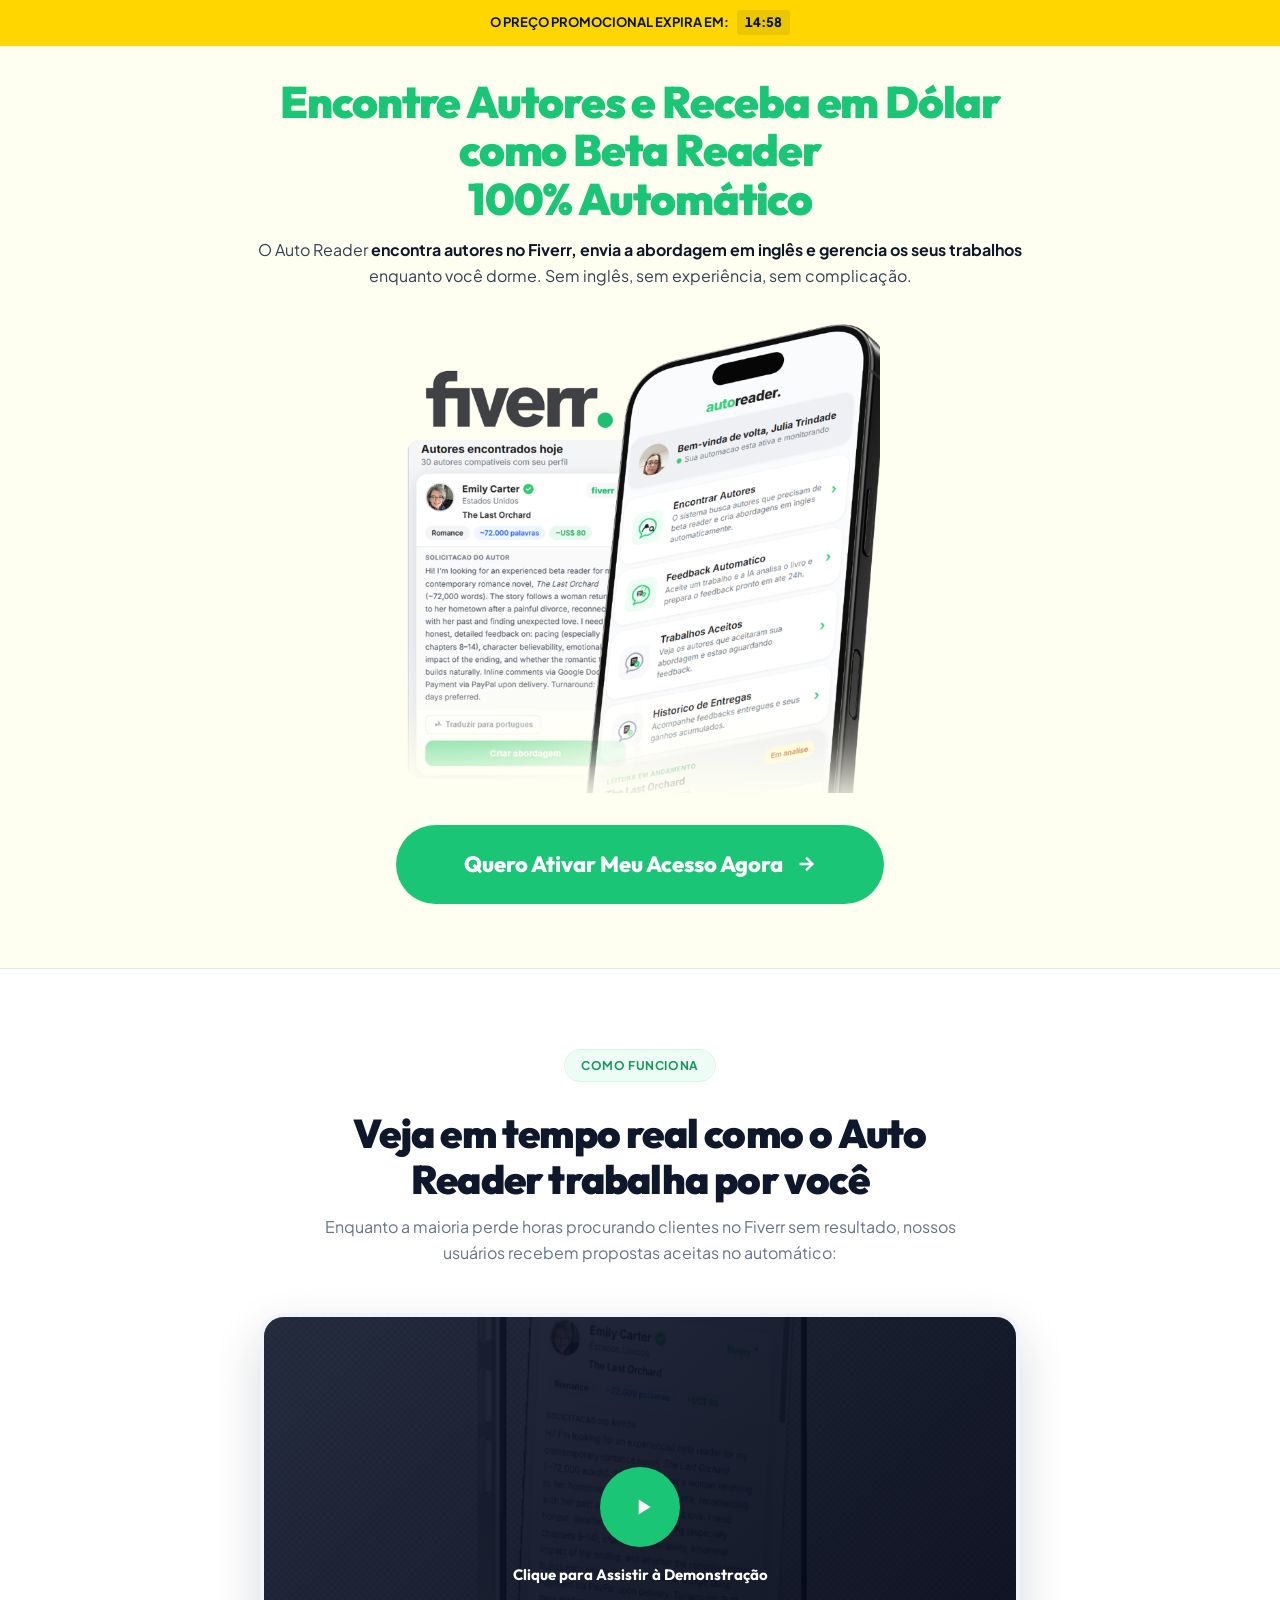
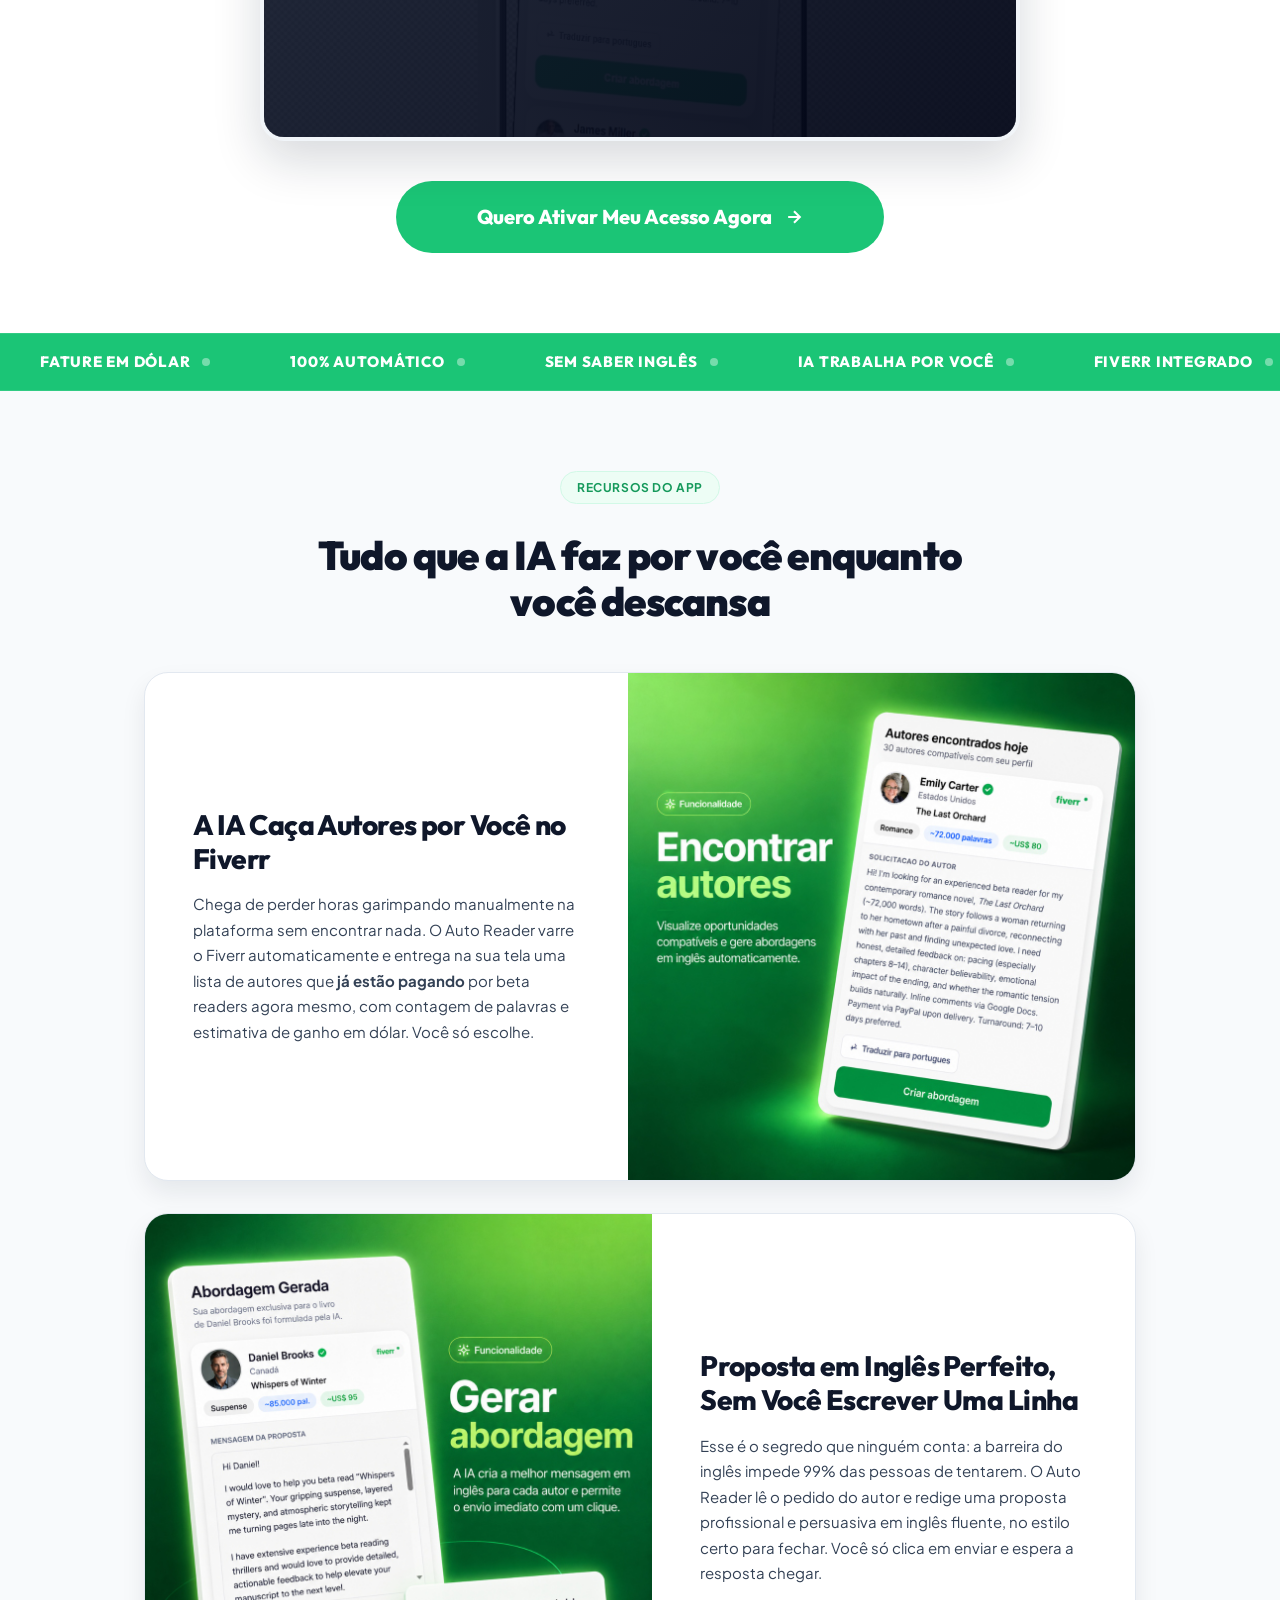
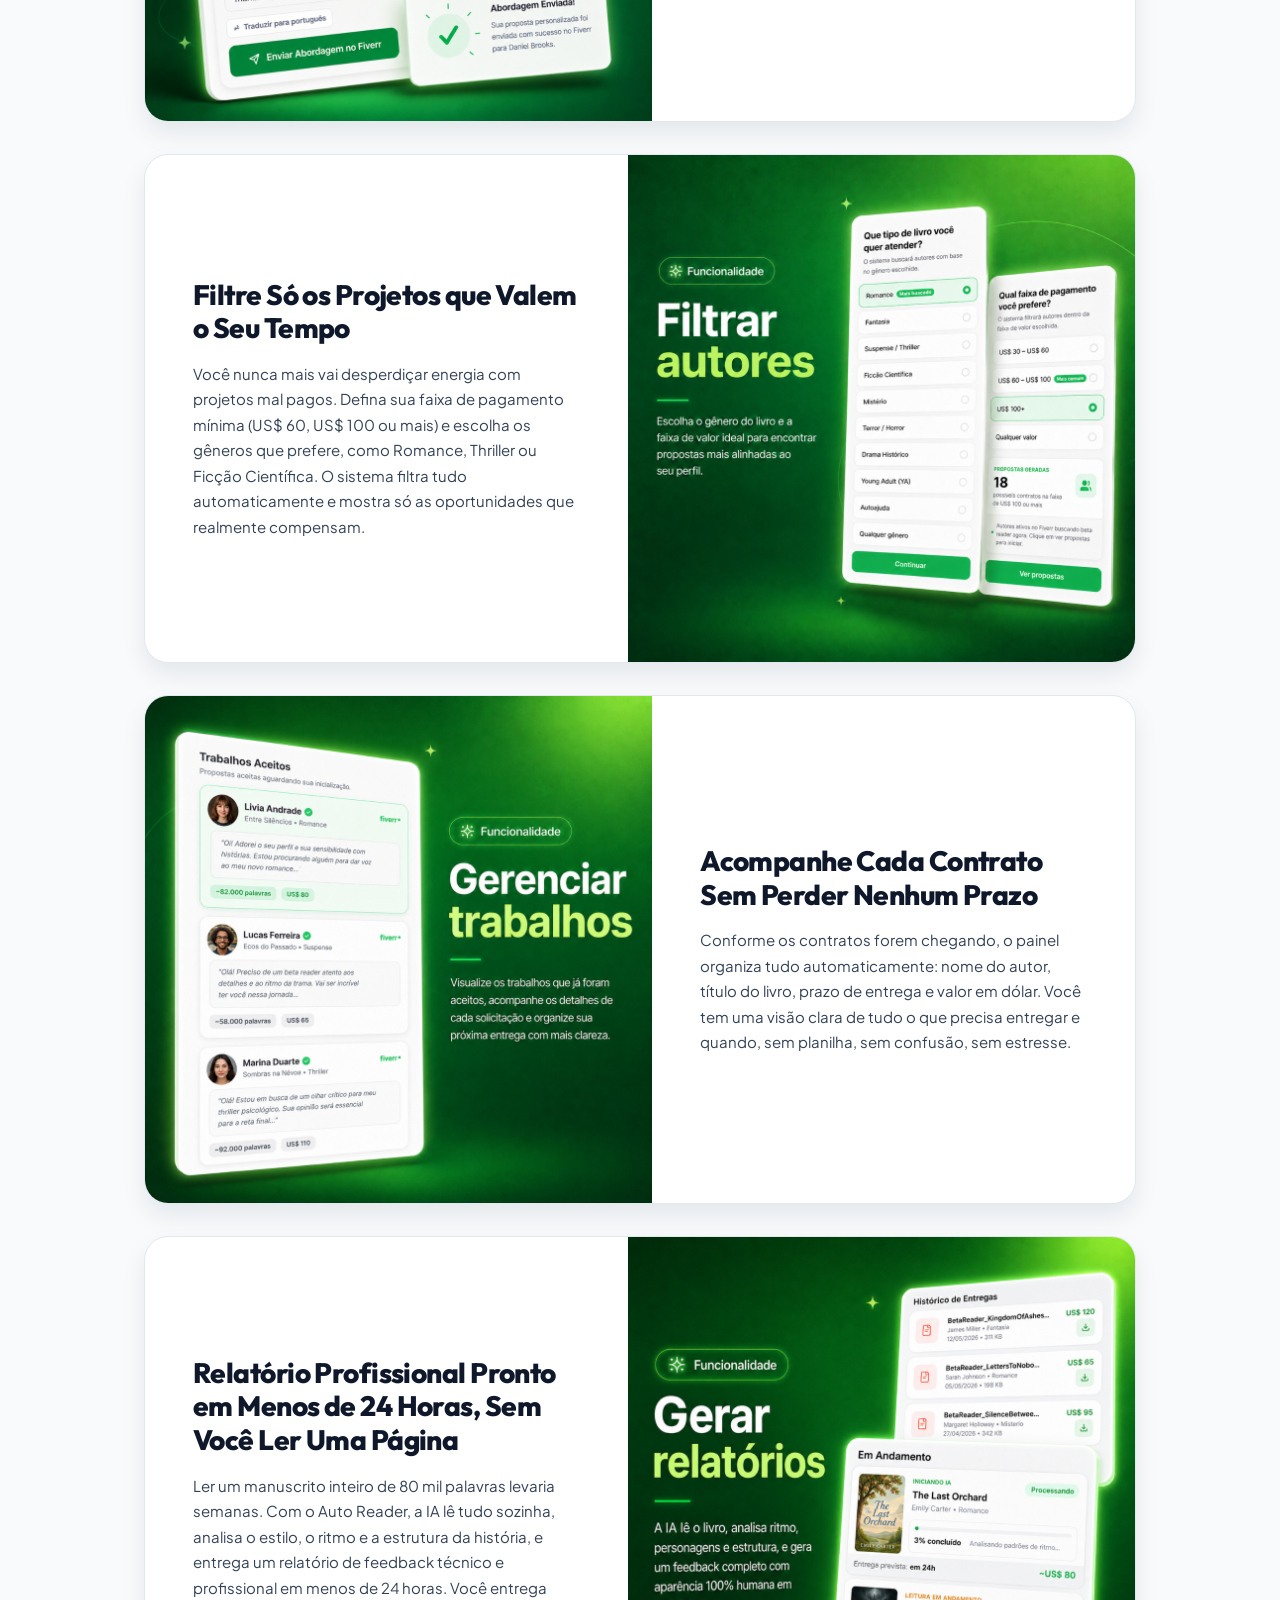
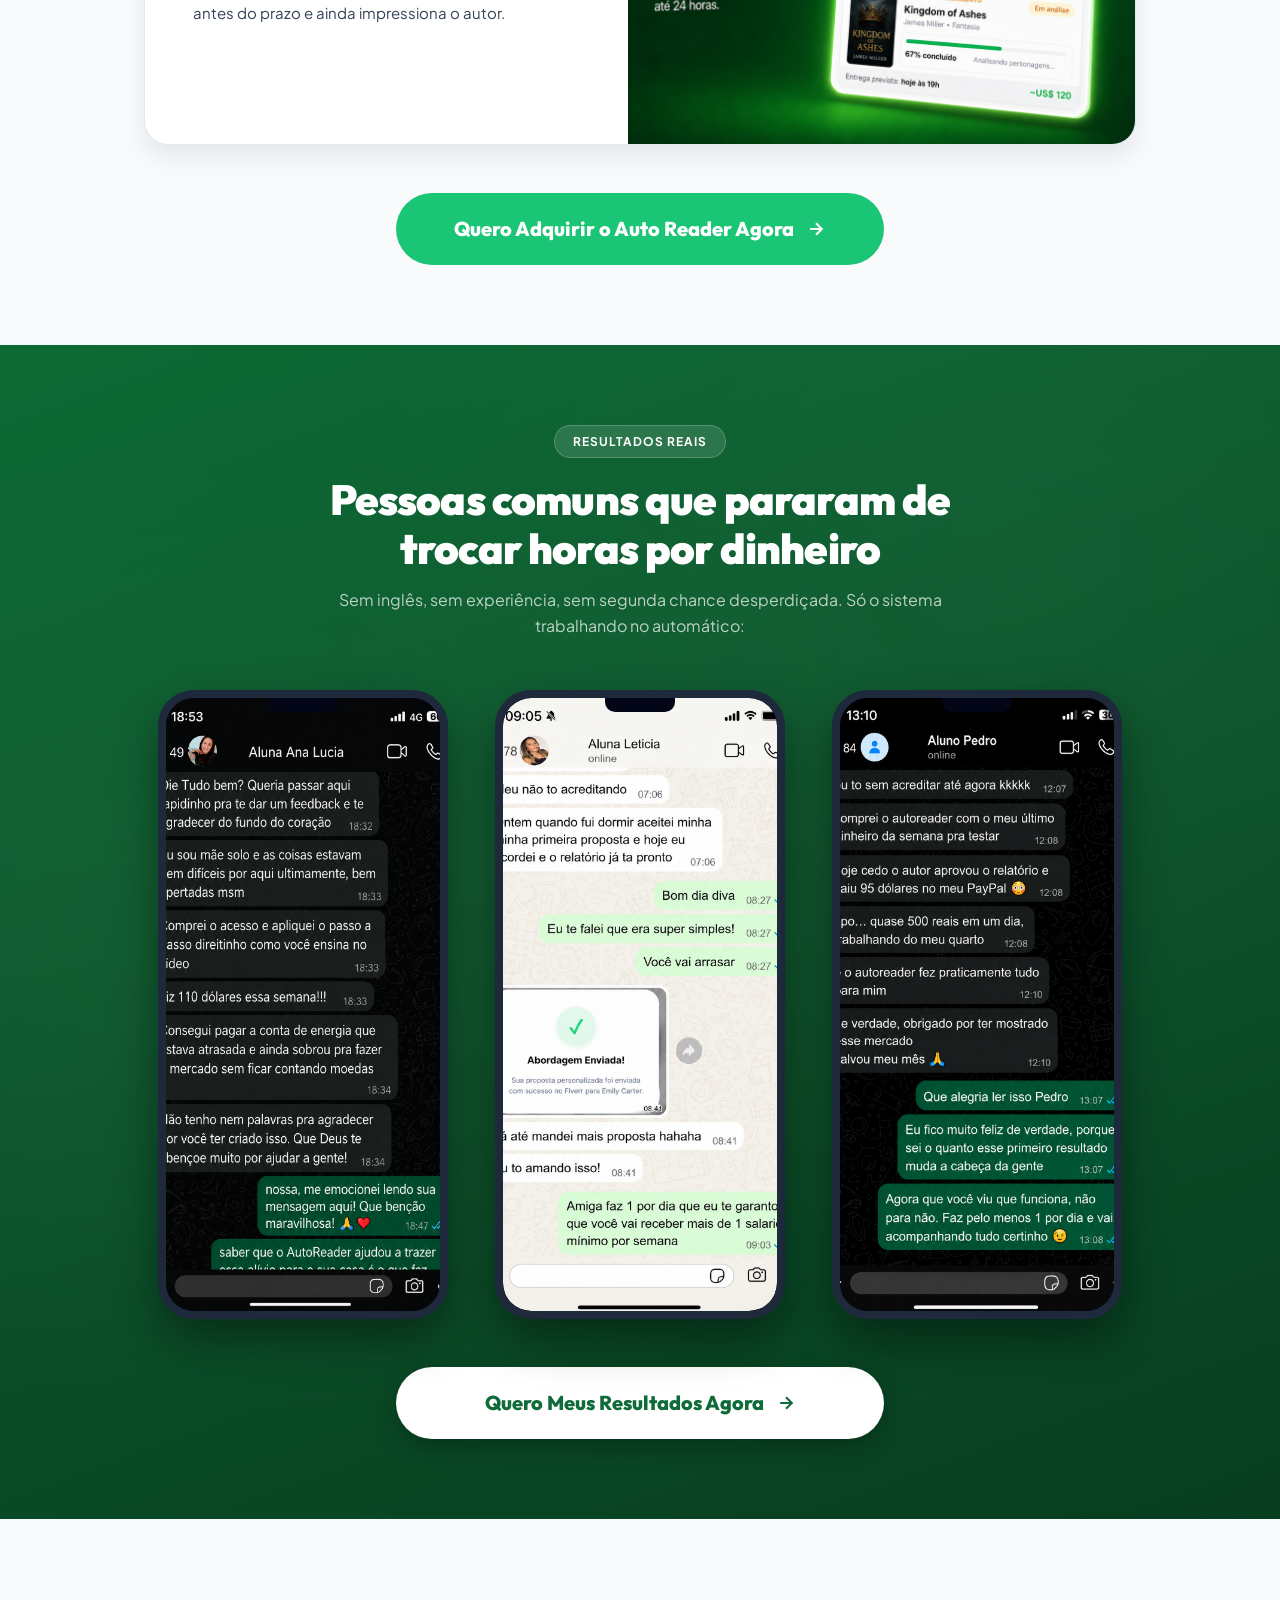
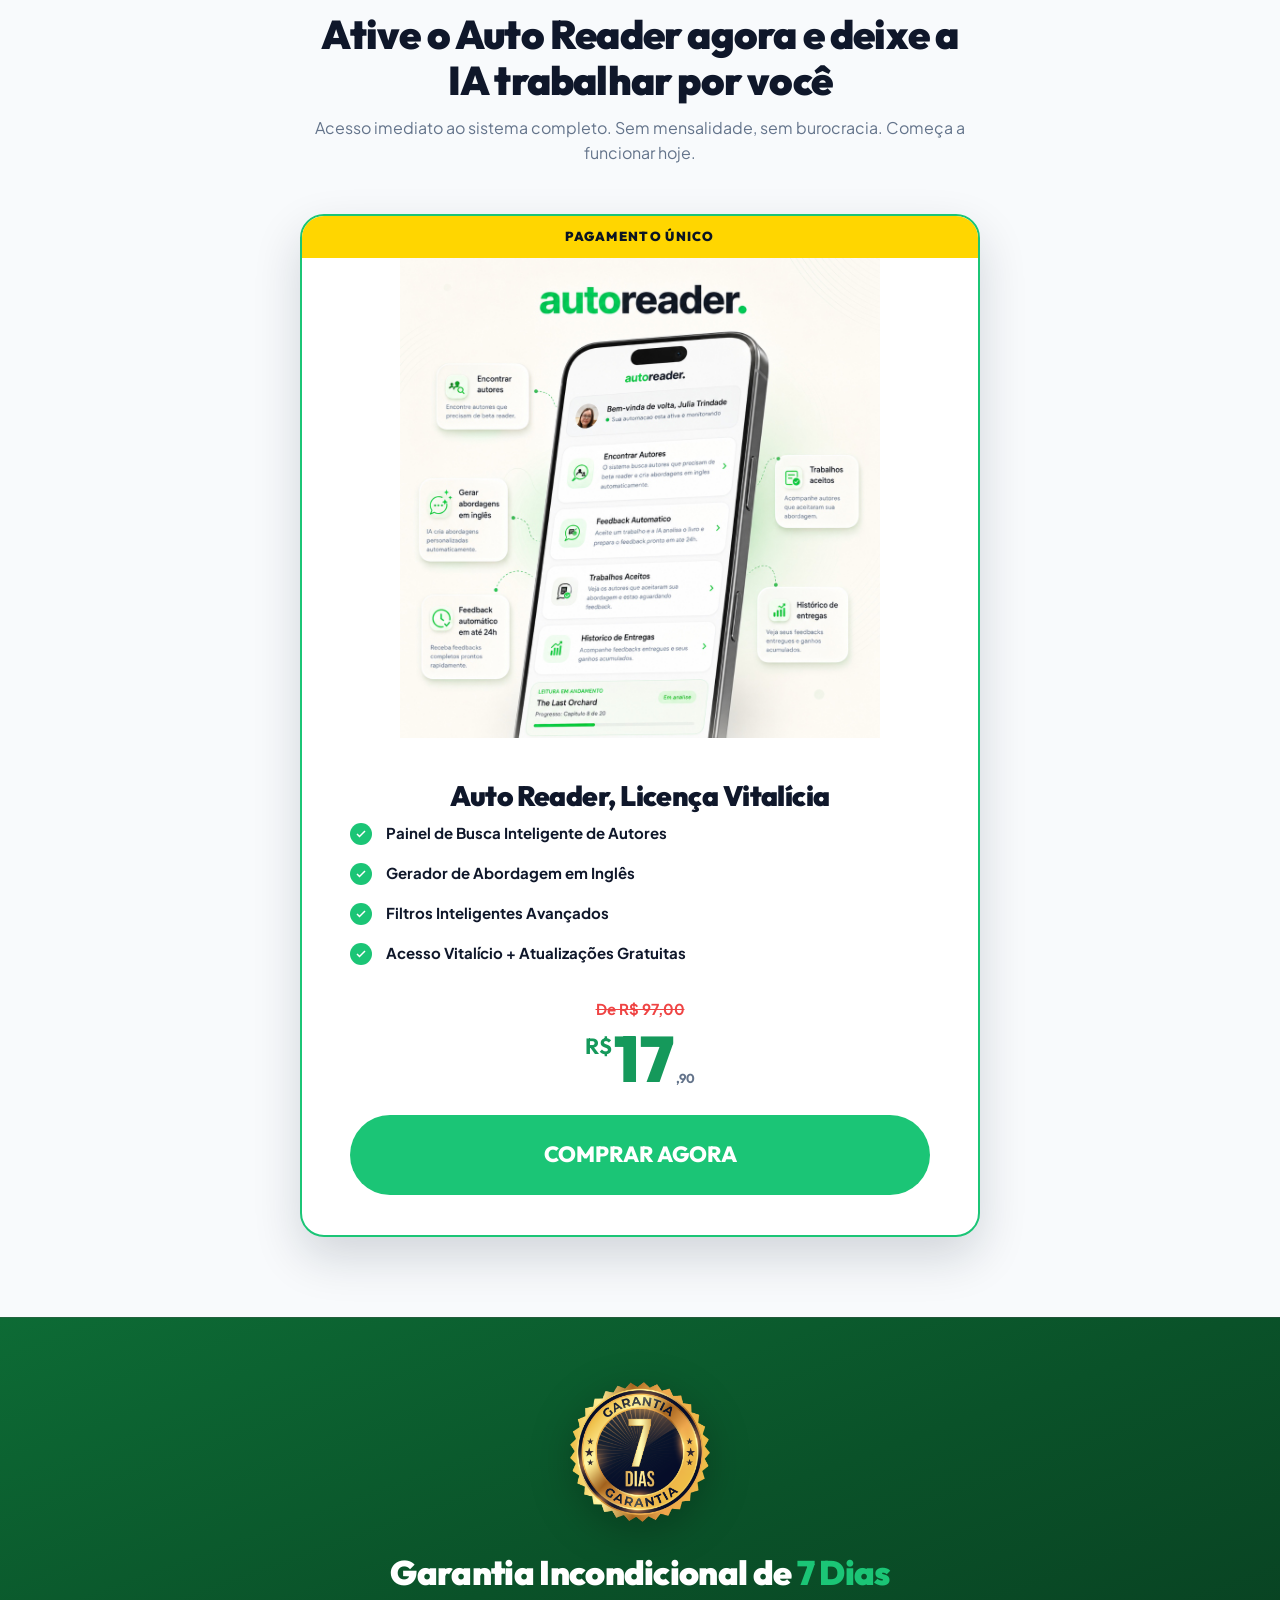
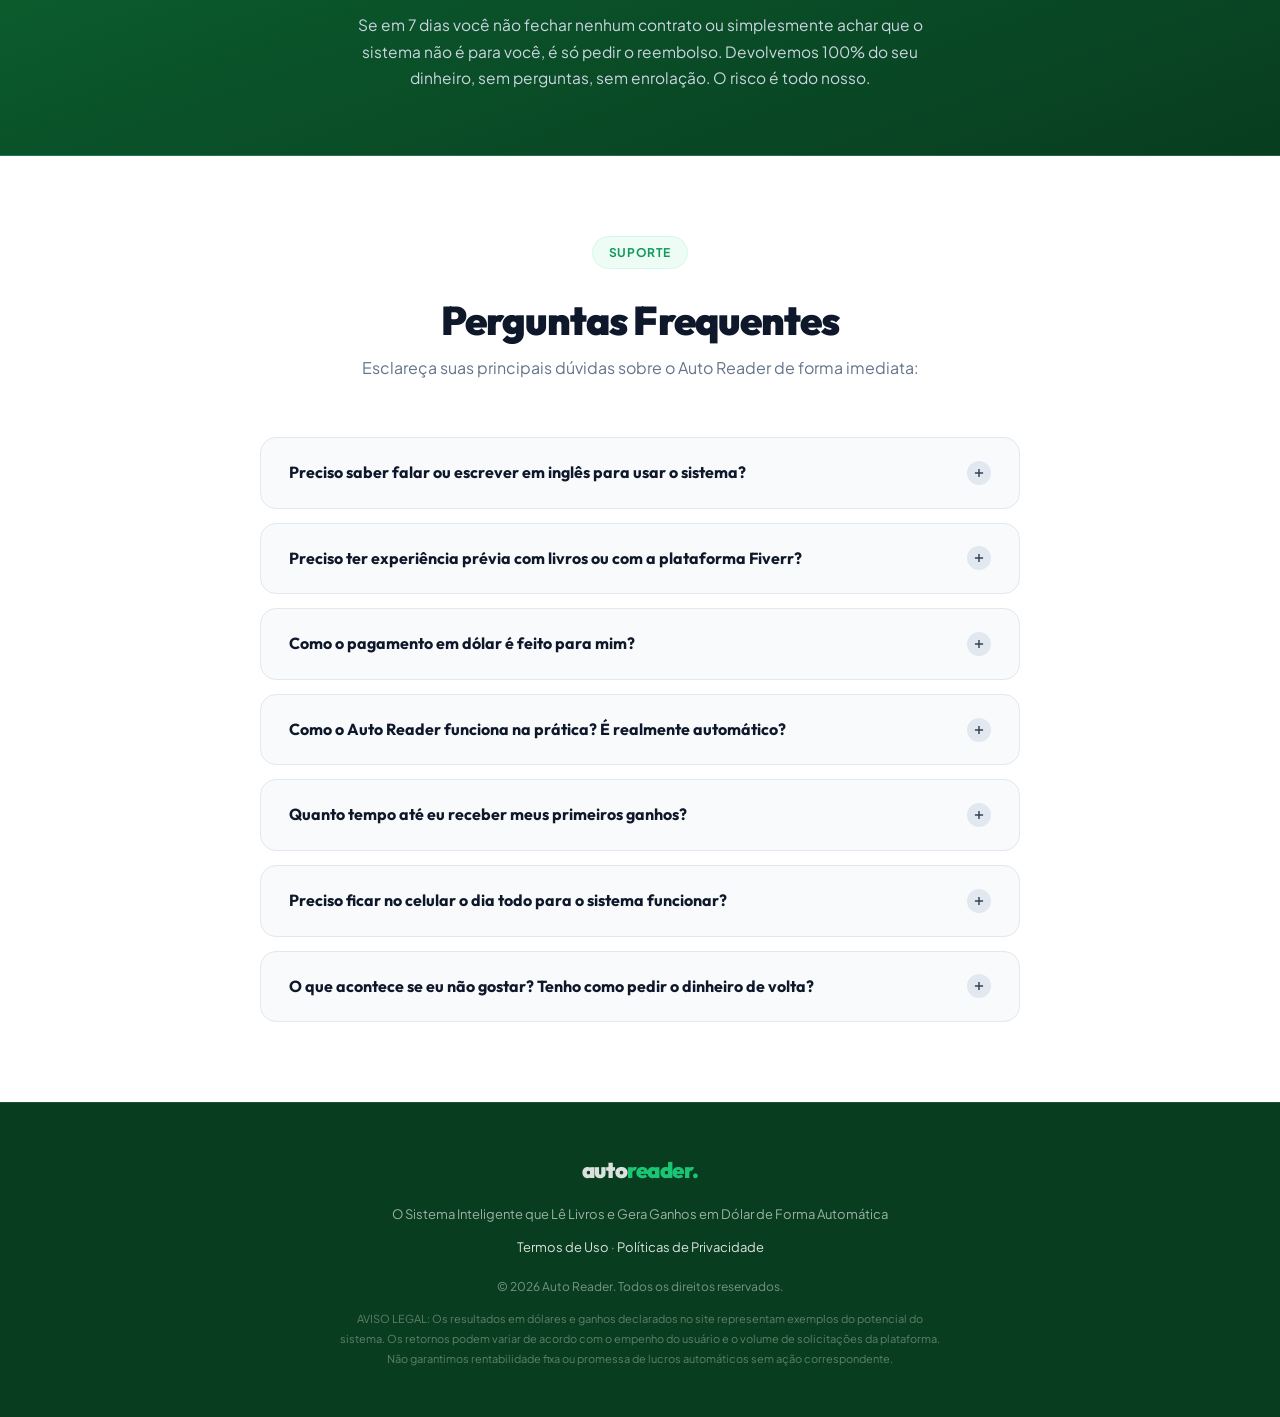
==== index.html @ 490f30a1 "Add files via upload" ====
<!DOCTYPE html>
<html lang="pt-BR">
<head>
    <meta charset="UTF-8">
    <meta name="viewport" content="width=device-width, initial-scale=1.0">
    <title>Auto Reader, Ganhe em Dólar como Beta Reader sem Saber Inglês</title>
    <!-- SEO Meta Tags -->
    <meta name="description" content="O sistema automatizado inovador que lê livros e gera relatórios de feedback profissionais. Encontre autores no Fiverr e fature em dólar pelo celular.">
    <!-- Google Fonts Premium -->
    <link rel="preconnect" href="https://fonts.googleapis.com">
    <link rel="preconnect" href="https://fonts.gstatic.com" crossorigin>
    <link href="https://fonts.googleapis.com/css2?family=Outfit:wght@300;400;500;600;700;800;900&family=Plus+Jakarta+Sans:wght@300;400;500;600;700;800&display=swap" rel="stylesheet">
    
    <!-- CSS Embutido de Altíssima Performance e Visual Ultra-Premium -->
    <style>
        /* --- Reset & Variáveis de Design --- */
        *, *::before, *::after {
            margin: 0;
            padding: 0;
            box-sizing: border-box;
        }
        
        /* Scrollbar Premium Fina e Moderna estilo Celular (Evita barra cinza grossa do Windows) */
        ::-webkit-scrollbar {
            width: 6px;
            height: 6px;
        }
        ::-webkit-scrollbar-track {
            background: transparent;
        }
        ::-webkit-scrollbar-thumb {
            background: rgba(15, 23, 42, 0.2);
            border-radius: 10px;
        }
        ::-webkit-scrollbar-thumb:hover {
            background: rgba(15, 23, 42, 0.4);
        }
        
        :root {
            /* Palette Verde HSL Ajustada aos Mockups */
            --primary-h: 152;
            --primary-s: 76%;
            --primary-l: 44%;
            --primary: hsl(var(--primary-h), var(--primary-s), var(--primary-l));
            --primary-dark: hsl(var(--primary-h), var(--primary-s), 34%);
            --primary-light: hsl(var(--primary-h), var(--primary-s), 96%);
            
            /* Tons Escuros e Neutros */
            --dark: #0f172a;
            --dark-2: #1e293b;
            --black: #020617;
            --slate-100: #f1f5f9;
            --slate-200: #e2e8f0;
            --slate-300: #cbd5e1;
            --slate-500: #64748b;
            --slate-700: #334155;
            
            /* Tipografia */
            --font-title: 'Outfit', sans-serif;
            --font-body: 'Plus Jakarta Sans', sans-serif;
            
            /* Arredondamento */
            --r-lg: 24px;
            --r-md: 16px;
            --r-sm: 8px;
            
            /* Efeitos */
            --shadow-sm: 0 4px 12px rgba(15, 23, 42, 0.04);
            --shadow-md: 0 12px 24px rgba(15, 23, 42, 0.08);
            --shadow-lg: 0 20px 48px rgba(15, 23, 42, 0.16);
            --transition: all 0.3s cubic-bezier(0.4, 0, 0.2, 1);
        }

        html {
            scroll-behavior: smooth;
        }

        body {
            font-family: var(--font-body);
            background: #fafafb;
            color: var(--dark);
            line-height: 1.6;
            overflow-x: hidden;
        }

        .container {
            max-width: 1040px;
            margin: 0 auto;
            padding: 0 24px;
        }

        /* --- Utilitários de Texto e Design --- */
        h1, h2, h3, h4 {
            font-family: var(--font-title);
            letter-spacing: -0.02em;
        }

        .badge-premium {
            display: inline-flex;
            align-items: center;
            gap: 6px;
            background: var(--primary-light);
            color: var(--primary-dark);
            font-size: 12px;
            font-weight: 700;
            text-transform: uppercase;
            letter-spacing: 0.05em;
            padding: 6px 16px;
            border-radius: 50px;
            border: 1px solid hsl(var(--primary-h), var(--primary-s), 90%);
            margin-bottom: 16px;
        }

        .highlight {
            color: var(--primary);
            background: linear-gradient(120deg, rgba(0, 177, 94, 0.08) 0%, rgba(0, 177, 94, 0) 100%);
            padding: 0 4px;
            border-radius: 4px;
        }

        /* --- Animação Pulsante nos Botões --- */
        @keyframes pulse {
            0%, 100% {
                box-shadow: 0 8px 24px rgba(0, 177, 94, 0.35);
            }
            50% {
                box-shadow: 0 12px 36px rgba(0, 177, 94, 0.55), 0 0 0 10px rgba(0, 177, 94, 0.1);
                transform: translateY(-2px);
            }
        }

        .btn-cta {
            display: inline-flex;
            align-items: center;
            justify-content: center;
            gap: 12px;
            background: var(--primary);
            color: #ffffff;
            font-family: var(--font-title);
            font-size: clamp(16px, 2.5vw, 19px);
            font-weight: 800;
            padding: 18px 40px;
            border-radius: 50px;
            text-decoration: none;
            border: none;
            cursor: pointer;
            animation: pulse 2.5s infinite;
            transition: var(--transition);
        }

        .btn-cta:hover {
            background: var(--primary-dark);
            transform: translateY(-3px);
            box-shadow: 0 12px 36px rgba(0, 177, 94, 0.5);
            animation: none;
        }

        .btn-cta svg {
            transition: transform 0.2s;
        }

        .btn-cta:hover svg {
            transform: translateX(4px);
        }

        .secure-footer-text {
            display: flex;
            align-items: center;
            justify-content: center;
            gap: 8px;
            font-size: 13px;
            color: var(--slate-500);
            margin-top: 14px;
        }

        /* ============================================================
           BARRA DE ANÚNCIO (TIMER DE ESCASSEZ)
        ============================================================ */
        .announcement-bar {
            background: #ffd600; /* Amarelo Ouro Super Vivo e Vibrante */
            color: #0b1523; /* Contraste máximo de legibilidade */
            text-align: center;
            padding: 10px 16px;
            font-size: clamp(11px, 3vw, 13px);
            font-weight: 700;
            border-bottom: 1px solid #ffd600;
            display: flex;
            flex-wrap: nowrap; /* Mantém na mesma linha em todas as telas */
            align-items: center;
            justify-content: center;
            gap: 8px;
        }
        
        .timer-badge {
            background: rgba(11, 21, 35, 0.08);
            color: #0b1523;
            padding: 2px 8px;
            border-radius: 4px;
            font-variant-numeric: tabular-nums;
            font-weight: 800;
        }

        /* ============================================================
           CABEÇALHO
        ============================================================ */
        .header {
            background: #ffffff;
            border-bottom: 1px solid var(--slate-200);
            padding: 16px 0;
        }
        
        .header-inner {
            display: flex;
            align-items: center;
            justify-content: space-between;
        }
        
        .logo {
            font-family: var(--font-title);
            font-size: 32px;
            font-weight: 900;
            text-decoration: none;
            letter-spacing: -0.03em;
        }
        
        .logo .brand-g {
            color: var(--primary);
        }
        
        .logo .brand-d {
            color: var(--dark);
        }

        /* ============================================================
           1. HERO SECTION (LAYOUT CENTRALIZADO ESTILO SISTEMA 2K)
        ============================================================ */
        .hero {
            padding: 20px 0 64px;
            background: #fffff1;
            border-bottom: 1px solid var(--slate-200);
        }
        
        .hero-grid {
            display: flex;
            flex-direction: column;
            align-items: center;
            gap: 0;
            text-align: center;
        }
        
        .hero-content {
            text-align: center;
            max-width: 780px;
            margin: 0 auto;
        }
        
        .hero-title {
            font-size: clamp(26px, 4vw, 44px);
            font-weight: 900;
            color: var(--dark); /* Cor escura premium para legibilidade no fundo claro */
            line-height: 1.1;
            margin-bottom: 14px;
            letter-spacing: -0.025em;
        }
        
        .hero-subtitle {
            font-size: clamp(14px, 1.9vw, 16px);
            color: var(--slate-700); /* Cinza escuro elegante */
            line-height: 1.6;
            margin-bottom: 0;
        }
        
        .hero-visual {
            position: relative;
            display: flex;
            justify-content: center;
            align-items: center;
            width: 100%;
            margin: 36px 0 32px;
        }
        
        /* Container Premium do Mockup com Efeito de Sombra Luxuoso */
        .hero-mockup-wrapper {
            position: relative;
            width: 100%;
            max-width: 480px;
            border-radius: 28px;
            background: #ffffff;
            padding: 0;
            box-shadow: var(--shadow-lg); /* Sombra suave premium para fundo claro */
            border: 1px solid var(--slate-200);
            transition: var(--transition);
        }
        
        .hero-mockup-wrapper:hover {
            transform: translateY(-6px);
            box-shadow: 0 30px 70px rgba(15, 23, 42, 0.18);
        }
        
        .hero-mockup-img {
            width: 100%;
            height: auto;
            display: block;
            border-radius: 28px;
        }
        
        /* Emblema Redondo de Automação */
        .hero-emblema {
            position: absolute;
            bottom: -16px;
            right: -16px;
            background: var(--primary);
            color: #ffffff;
            width: 92px;
            height: 92px;
            border-radius: 50%;
            display: flex;
            flex-direction: column;
            align-items: center;
            justify-content: center;
            box-shadow: 0 8px 24px rgba(0, 177, 94, 0.4);
            font-family: var(--font-title);
            font-weight: 800;
            text-align: center;
            line-height: 1.1;
            border: 4px solid #ffffff;
            animation: float 4s ease-in-out infinite;
        }
        
        .hero-emblema span {
            font-size: 18px;
            display: block;
        }
        
        .hero-emblema small {
            font-size: 10px;
            font-weight: 600;
            text-transform: uppercase;
            letter-spacing: 0.05em;
        }

        @keyframes float {
            0%, 100% { transform: translateY(0px) rotate(0deg); }
            50% { transform: translateY(-8px) rotate(3deg); }
        }

        /* ============================================================
           2. PROOF STRIP (FAIXA DE PROVAS RÁPIDAS)
        ============================================================ */
        .proof-strip {
            background: var(--dark);
            padding: 24px 0;
            border-bottom: 1px solid rgba(255, 255, 255, 0.05);
        }
        
        .proof-grid {
            display: grid;
            grid-template-columns: repeat(4, 1fr);
            gap: 24px;
        }
        
        .proof-item {
            display: flex;
            align-items: center;
            gap: 16px;
            color: #ffffff;
        }
        
        .proof-icon-wrapper {
            width: 44px;
            height: 44px;
            background: rgba(0, 177, 94, 0.15);
            border-radius: 50%;
            display: flex;
            align-items: center;
            justify-content: center;
            flex-shrink: 0;
            border: 1px solid rgba(0, 177, 94, 0.3);
        }
        
        .proof-icon-wrapper svg {
            color: var(--primary);
        }
        
        .proof-text strong {
            display: block;
            font-size: 16px;
            font-weight: 800;
            color: #ffffff;
            font-family: var(--font-title);
        }
        
        .proof-text span {
            font-size: 12px;
            color: var(--slate-300);
            display: block;
        }

        /* ============================================================
           3. VSL (VIDEO SALES LETTER)
        ============================================================ */
        .vsl-section {
            padding: 80px 0;
            background: #ffffff;
            text-align: center;
        }
        
        .section-header {
            max-width: 680px;
            margin: 0 auto 48px;
        }
        
        .section-title {
            font-size: clamp(28px, 4vw, 40px);
            font-weight: 900;
            color: var(--dark);
            line-height: 1.15;
            margin-top: 12px;
        }
        
        .section-subtitle {
            font-size: 16px;
            color: var(--slate-500);
            margin-top: 12px;
        }
        
        /* Player de Vídeo Estilizado e Interativo */
        .vsl-player-wrapper {
            max-width: 760px;
            margin: 0 auto;
            background: var(--dark);
            border-radius: var(--r-lg);
            overflow: hidden;
            box-shadow: var(--shadow-lg);
            border: 4px solid var(--slate-100);
            aspect-ratio: 16/9;
            cursor: pointer;
            position: relative;
            transition: var(--transition);
        }
        
        .vsl-player-wrapper:hover {
            transform: scale(1.01);
            border-color: var(--primary-light);
        }
        
        .vsl-placeholder {
            position: absolute;
            inset: 0;
            background: linear-gradient(135deg, rgba(15, 23, 42, 0.9) 0%, rgba(2, 6, 23, 0.95) 100%), 
                        url('montagem_resultado.jpg') center/cover no-repeat;
            display: flex;
            flex-direction: column;
            align-items: center;
            justify-content: center;
            gap: 16px;
            padding: 24px;
        }
        
        @keyframes ring-pulse {
            0% { box-shadow: 0 0 0 0 rgba(0, 177, 94, 0.4); }
            70% { box-shadow: 0 0 0 20px rgba(0, 177, 94, 0); }
            100% { box-shadow: 0 0 0 0 rgba(0, 177, 94, 0); }
        }
        
        .vsl-play-btn {
            width: 80px;
            height: 80px;
            background: var(--primary);
            border-radius: 50%;
            display: flex;
            align-items: center;
            justify-content: center;
            animation: ring-pulse 2s infinite;
            transition: var(--transition);
            z-index: 2;
        }
        
        .vsl-play-btn svg {
            fill: #ffffff;
            margin-left: 6px;
        }
        
        .vsl-player-wrapper:hover .vsl-play-btn {
            transform: scale(1.1);
            background: var(--primary-dark);
        }
        
        .vsl-label {
            font-family: var(--font-title);
            font-size: 15px;
            font-weight: 700;
            color: #ffffff;
            z-index: 2;
        }
        
        .vsl-caption {
            margin-top: 18px;
            font-size: 13px;
            color: var(--slate-500);
            display: flex;
            align-items: center;
            justify-content: center;
            gap: 6px;
        }

        /* ============================================================
           4. MARQUEE / FAIXA ANIMADA DE DESTAQUES
        ============================================================ */
        .marquee-section {
            background: var(--primary);
            padding: 16px 0;
            overflow: hidden;
            position: relative;
            border-top: 1px solid rgba(255,255,255,0.1);
            border-bottom: 1px solid rgba(255,255,255,0.1);
        }
        
        .marquee-track {
            display: flex;
            animation: marqueeScroll 25s linear infinite;
            white-space: nowrap;
            width: max-content;
        }
        
        @keyframes marqueeScroll {
            from { transform: translateX(0); }
            to { transform: translateX(-50%); }
        }
        
        .marquee-item {
            display: inline-flex;
            align-items: center;
            gap: 12px;
            font-family: var(--font-title);
            font-size: 15px;
            font-weight: 800;
            color: #ffffff;
            padding: 0 40px;
            text-transform: uppercase;
            letter-spacing: 0.05em;
        }
        
        .marquee-dot {
            width: 8px;
            height: 8px;
            background: rgba(255, 255, 255, 0.4);
            border-radius: 50%;
        }

        /* ============================================================
           5. RECURSOS DO SISTEMA (DELIVERABLES INTEGRADOS)
        ============================================================ */
        .deliverables {
            padding: 80px 0;
            background: #f8fafc;
        }
        
        .del-grid {
            display: flex;
            flex-direction: column;
            gap: 32px;
            margin-top: 48px;
        }
        
        .del-card {
            background: #ffffff;
            border-radius: var(--r-lg);
            overflow: hidden;
            box-shadow: var(--shadow-md);
            border: 1px solid var(--slate-200);
            display: grid;
            grid-template-columns: 1fr 1.05fr;
            min-height: 380px;
            transition: var(--transition);
        }
        
        .del-card:hover {
            transform: translateY(-6px);
            box-shadow: var(--shadow-lg);
            border-color: hsl(var(--primary-h), var(--primary-s), 85%);
        }
        
        /* Layout invertido nos cards pares para dinamismo visual */
        .del-card.reverse {
            direction: rtl;
        }
        
        .del-card.reverse > * {
            direction: ltr;
        }
        
        .del-content {
            padding: 48px;
            display: flex;
            flex-direction: column;
            justify-content: center;
            gap: 16px;
        }
        
        .del-header-row {
            display: flex;
            align-items: center;
            gap: 16px;
        }
        
        .del-num {
            width: 40px;
            height: 40px;
            background: var(--dark);
            color: var(--primary);
            border-radius: 50%;
            display: flex;
            align-items: center;
            justify-content: center;
            font-family: var(--font-title);
            font-size: 18px;
            font-weight: 900;
        }
        
        .del-tag {
            display: inline-block;
            background: var(--primary-light);
            color: var(--primary-dark);
            font-size: 12px;
            font-weight: 700;
            padding: 4px 14px;
            border-radius: 50px;
            border: 1px solid hsl(var(--primary-h), var(--primary-s), 90%);
        }
        
        .del-title {
            font-size: clamp(20px, 3vw, 28px);
            font-weight: 800;
            color: var(--dark);
            line-height: 1.2;
        }
        
        .del-description {
            font-size: 15px;
            color: var(--slate-700);
            line-height: 1.7;
        }
        
        /* Exibição das Imagens de Celular HSL Sem Distorcer */
        .del-img-container {
            position: relative;
            background: linear-gradient(135deg, #f1f5f9 0%, #e2e8f0 100%);
            display: flex;
            align-items: center;
            justify-content: center;
            overflow: hidden;
        }
        
        .del-img {
            width: 100%;
            height: 100%;
            object-fit: cover;
            display: block;
            transition: transform 0.5s ease;
        }
        
        .del-card:hover .del-img {
            transform: scale(1.03);
        }

        /* Cards Extras de Bônus (Lado a Lado) */
        .bonus-grid {
            display: grid;
            grid-template-columns: 1fr 1fr;
            gap: 24px;
            margin-top: 32px;
        }
        
        .bonus-card {
            background: #ffffff;
            border-radius: var(--r-md);
            padding: 32px;
            border: 1px solid var(--slate-200);
            box-shadow: var(--shadow-sm);
            display: flex;
            gap: 20px;
            transition: var(--transition);
        }
        
        .bonus-card:hover {
            transform: translateY(-4px);
            box-shadow: var(--shadow-md);
            border-color: hsl(var(--primary-h), var(--primary-s), 85%);
        }
        
        .bonus-icon {
            font-size: 32px;
            line-height: 1;
            flex-shrink: 0;
        }
        
        .bonus-info h3 {
            font-size: 18px;
            font-weight: 800;
            color: var(--dark);
            margin-bottom: 6px;
            display: flex;
            align-items: center;
            gap: 8px;
        }
        
        .bonus-badge {
            background: #ef4444;
            color: #ffffff;
            font-size: 10px;
            font-weight: 800;
            text-transform: uppercase;
            padding: 2px 8px;
            border-radius: 4px;
        }
        
        .bonus-info p {
            font-size: 14px;
            color: var(--slate-700);
            line-height: 1.6;
        }

        /* ============================================================
           6. PROVA SOCIAL PREMIUM (DARK MODE)
        ============================================================ */
        .social-section {
            padding: 80px 0;
            background: var(--black);
            color: #ffffff;
        }
        
        .social-intro {
            text-align: center;
            max-width: 600px;
            margin: 0 auto 56px;
        }
        
        .social-intro h2 {
            font-size: clamp(28px, 4vw, 38px);
            font-weight: 900;
            color: #ffffff;
            margin-top: 12px;
        }
        
        .social-intro p {
            color: var(--slate-300);
            margin-top: 10px;
        }
        
        /* Depoimento em Destaque de Julia Trindade */
        .testimonial-featured {
            background: var(--dark-2);
            border: 1px solid rgba(255, 255, 255, 0.08);
            border-radius: var(--r-lg);
            padding: 48px;
            margin-bottom: 32px;
            display: grid;
            grid-template-columns: 0.8fr 1.2fr;
            gap: 40px;
            align-items: center;
            box-shadow: 0 10px 30px rgba(0,0,0,0.25);
        }
        
        .testimonial-visual {
            display: flex;
            flex-direction: column;
            align-items: center;
            gap: 16px;
        }
        
        .testimonial-avatar {
            width: 140px;
            height: 140px;
            border-radius: 50%;
            border: 4px solid var(--primary);
            object-fit: cover;
            box-shadow: var(--shadow-md);
        }
        
        .testimonial-meta {
            text-align: center;
        }
        
        .testimonial-name {
            font-family: var(--font-title);
            font-size: 20px;
            font-weight: 800;
            color: #ffffff;
        }
        
        .testimonial-role {
            font-size: 13px;
            color: var(--primary);
            font-weight: 700;
            text-transform: uppercase;
        }
        
        .testimonial-text-col {
            display: flex;
            flex-direction: column;
            gap: 16px;
        }
        
        .rating-stars {
            color: #fbbf24;
            font-size: 20px;
            letter-spacing: 2px;
        }
        
        .testimonial-quote {
            font-size: clamp(15px, 2.2vw, 17px);
            color: var(--slate-100);
            line-height: 1.7;
            font-style: italic;
        }
        
        .earnings-proof {
            display: flex;
            align-items: center;
            gap: 12px;
            background: rgba(0, 177, 94, 0.1);
            border: 1px dashed rgba(0, 177, 94, 0.4);
            padding: 12px 20px;
            border-radius: var(--r-sm);
            align-self: flex-start;
        }
        
        .earnings-proof-val {
            font-family: var(--font-title);
            font-size: 18px;
            font-weight: 900;
            color: var(--primary);
        }
        
        .earnings-proof-lbl {
            font-size: 12px;
            color: var(--slate-300);
        }

        /* Grid de Autores Depoimentos Rápidos */
        .authors-grid {
            display: grid;
            grid-template-columns: repeat(3, 1fr);
            gap: 20px;
        }
        
        .author-card-small {
            background: rgba(255, 255, 255, 0.03);
            border: 1px solid rgba(255, 255, 255, 0.06);
            border-radius: var(--r-md);
            padding: 24px;
            display: flex;
            flex-direction: column;
            gap: 14px;
            transition: var(--transition);
        }
        
        .author-card-small:hover {
            transform: translateY(-4px);
            background: rgba(255, 255, 255, 0.05);
            border-color: rgba(0, 177, 94, 0.25);
        }
        
        .author-profile-row {
            display: flex;
            align-items: center;
            gap: 12px;
        }
        
        .author-avatar-sm {
            width: 48px;
            height: 48px;
            border-radius: 50%;
            object-fit: cover;
            border: 1.5px solid rgba(255,255,255,0.15);
        }
        
        .author-name-sm {
            font-family: var(--font-title);
            font-size: 15px;
            font-weight: 800;
            color: #ffffff;
        }
        
        .author-country {
            font-size: 11px;
            color: var(--slate-500);
            display: block;
        }
        
        .author-feedback-txt {
            font-size: 13.5px;
            color: var(--slate-300);
            line-height: 1.6;
            font-style: italic;
        }
        
        .author-stat-badge {
            background: rgba(255, 255, 255, 0.06);
            color: #ffffff;
            font-size: 11px;
            font-weight: 700;
            padding: 4px 10px;
            border-radius: 50px;
            align-self: flex-start;
            border: 1px solid rgba(255, 255, 255, 0.1);
        }

        /* ============================================================
           7. CHECKOUT / OFERTA ESPECIAL
        ============================================================ */
        .offer-section {
            padding: 80px 0;
            background: #f8fafc;
        }
        
        .offer-card {
            max-width: 680px;
            margin: 0 auto;
            background: #ffffff;
            border-radius: var(--r-lg);
            overflow: hidden;
            box-shadow: var(--shadow-lg);
            border: 2px solid var(--primary);
            position: relative;
        }
        
        /* Moldura de Destaque no Topo do Card */
        .offer-top-banner {
            background: var(--dark);
            color: var(--primary);
            text-align: center;
            font-family: var(--font-title);
            font-size: 13px;
            font-weight: 900;
            padding: 10px;
            text-transform: uppercase;
            letter-spacing: 0.1em;
            border-bottom: 2px solid var(--primary);
        }
        
        /* Foto do Mockup Físico de Alta Qualidade */
        .offer-product-visual {
            width: 100%;
            height: auto;
            aspect-ratio: 1/1;
            max-height: 480px;
            background: #ffffff;
            position: relative;
            overflow: hidden;
            display: flex;
            align-items: center;
            justify-content: center;
        }
        
        .offer-product-visual img {
            width: 100%;
            height: 100%;
            object-fit: contain;
            opacity: 1;
        }
        
        .offer-body-wrap {
            padding: 40px 48px;
        }
        
        .offer-card-title {
            text-align: center;
            font-size: clamp(20px, 3.2vw, 28px);
            font-weight: 900;
            color: var(--dark);
            line-height: 1.25;
            margin-bottom: 8px;
        }
        
        .offer-card-sub {
            text-align: center;
            font-size: 14px;
            color: var(--slate-500);
            margin-bottom: 32px;
        }
        
        /* Preços e Ganhos */
        .price-container {
            display: flex;
            align-items: center;
            justify-content: center;
            gap: 20px;
            margin-bottom: 36px;
            background: var(--primary-light);
            border: 1px solid hsl(var(--primary-h), var(--primary-s), 90%);
            padding: 16px 24px;
            border-radius: var(--r-md);
        }
        
        .price-old {
            font-size: 18px;
            color: var(--slate-500);
            text-decoration: line-through;
        }
        
        .price-new {
            font-family: var(--font-title);
            font-size: 52px;
            font-weight: 900;
            color: var(--primary-dark);
            line-height: 1;
            display: flex;
            align-items: flex-start;
        }
        
        .price-new sup {
            font-size: 18px;
            font-weight: 700;
            margin-right: 2px;
            margin-top: 4px;
        }
        
        .price-new sub {
            font-size: 13px;
            font-weight: 700;
            color: var(--slate-500);
            align-self: flex-end;
            margin-left: 2px;
            margin-bottom: 6px;
        }
        
        .discount-tag {
            background: #ef4444;
            color: #ffffff;
            font-family: var(--font-title);
            font-size: 11px;
            font-weight: 900;
            text-transform: uppercase;
            padding: 4px 10px;
            border-radius: 4px;
            letter-spacing: 0.05em;
        }
        
        /* Lista de Entregas da Oferta */
        .offer-bullet-list {
            list-style: none;
            display: flex;
            flex-direction: column;
            gap: 16px;
            margin-bottom: 32px;
        }
        
        .offer-bullet-item {
            display: flex;
            align-items: flex-start;
            gap: 14px;
            font-size: 15px;
            color: var(--dark);
        }
        
        .bullet-icon {
            width: 22px;
            height: 22px;
            background: var(--primary);
            border-radius: 50%;
            display: flex;
            align-items: center;
            justify-content: center;
            flex-shrink: 0;
            margin-top: 2px;
        }
        
        .bullet-icon svg {
            color: #ffffff;
        }

        .bullet-text strong {
            color: var(--dark);
        }
        
        .bullet-text span {
            display: block;
            font-size: 13px;
            color: var(--slate-500);
            margin-top: 2px;
        }
        
        /* Caixa do Bônus */
        .bonus-highlight-box {
            background: #fffbeb;
            border: 1px solid #fef08a;
            border-radius: var(--r-md);
            padding: 20px;
            margin-bottom: 36px;
            display: flex;
            gap: 16px;
        }
        
        .bonus-highlight-icon {
            font-size: 28px;
            line-height: 1;
        }
        
        .bonus-highlight-text strong {
            display: block;
            font-size: 14.5px;
            color: #854d0e;
            margin-bottom: 2px;
        }
        
        .bonus-highlight-text p {
            font-size: 13.5px;
            color: #a16207;
            line-height: 1.5;
        }

        .offer-btn-wrap {
            display: flex;
            flex-direction: column;
            align-items: center;
        }

        /* ============================================================
           8. GARANTIA INCONDICIONAL
        ============================================================ */
        .guarantee-section {
            background: linear-gradient(160deg, #0d6b35 0%, #0a5229 50%, #083d20 100%); /* Fundo verde premium mesclado com a logo */
            padding: 64px 0;
            border-top: 1px solid rgba(255, 255, 255, 0.1);
            border-bottom: 1px solid rgba(255, 255, 255, 0.1);
        }
        
        .guarantee-inner {
            max-width: 660px;
            margin: 0 auto;
            text-align: center;
        }
        
        .guarantee-badge {
            width: 88px;
            height: 88px;
            background: var(--primary);
            border-radius: 50%;
            display: flex;
            align-items: center;
            justify-content: center;
            margin: 0 auto 24px;
            box-shadow: 0 0 0 12px rgba(255, 255, 255, 0.12), 0 0 0 24px rgba(255, 255, 255, 0.05); /* Efeito neon branco premium */
            color: #ffffff;
        }
        
        .guarantee-inner h2 {
            font-size: clamp(24px, 3.5vw, 34px);
            font-weight: 900;
            color: #ffffff;
            margin-bottom: 12px;
        }
        
        .guarantee-inner h2 span {
            color: var(--primary);
        }
        
        .guarantee-inner p {
            font-size: 15.5px;
            color: var(--slate-300);
            line-height: 1.7;
        }

        /* ============================================================
           9. FAQ (ACORDEÃO INTERATIVO)
        ============================================================ */
        .faq-section {
            padding: 80px 0;
            background: #ffffff;
        }
        
        .faq-list {
            max-width: 760px;
            margin: 0 auto;
            display: flex;
            flex-direction: column;
            gap: 14px;
        }
        
        .faq-item {
            background: #f8fafc;
            border: 1px solid var(--slate-200);
            border-radius: var(--r-md);
            overflow: hidden;
            transition: var(--transition);
        }
        
        .faq-item:hover {
            border-color: var(--slate-300);
        }
        
        .faq-question {
            display: flex;
            align-items: center;
            justify-content: space-between;
            padding: 22px 28px;
            cursor: pointer;
            font-family: var(--font-title);
            font-size: 16px;
            font-weight: 700;
            color: var(--dark);
            gap: 16px;
            user-select: none;
            transition: var(--transition);
        }
        
        .faq-question.active {
            color: var(--primary-dark);
            background: var(--primary-light);
        }
        
        .faq-icon-indicator {
            width: 24px;
            height: 24px;
            border-radius: 50%;
            background: var(--slate-200);
            display: flex;
            align-items: center;
            justify-content: center;
            flex-shrink: 0;
            transition: var(--transition);
        }
        
        .faq-question.active .faq-icon-indicator {
            background: var(--primary);
            transform: rotate(45deg);
        }
        
        .faq-icon-indicator svg {
            color: var(--slate-700);
            transition: var(--transition);
        }
        
        .faq-question.active .faq-icon-indicator svg {
            color: #ffffff;
        }
        
        .faq-answer {
            max-height: 0;
            overflow: hidden;
            transition: max-height 0.3s cubic-bezier(0.4, 0, 0.2, 1);
        }
        
        .faq-answer-inner {
            padding: 0 28px 22px;
            font-size: 14.5px;
            color: var(--slate-700);
            line-height: 1.7;
        }

        /* ============================================================
           ÁREA SEGRETA DE DEMONSTRAÇÃO (PORTFÓLIO)
        ============================================================ */
        .demo-central {
            background: var(--dark-2);
            border: 1px solid rgba(255, 255, 255, 0.08);
            border-radius: var(--r-md);
            padding: 28px;
            margin: 48px auto 0;
            max-width: 820px;
            text-align: center;
        }
        
        .demo-central h3 {
            font-family: var(--font-title);
            font-size: 18px;
            font-weight: 800;
            color: #ffffff;
            margin-bottom: 6px;
            display: flex;
            align-items: center;
            justify-content: center;
            gap: 8px;
        }
        
        .demo-central h3 span {
            color: var(--primary);
        }
        
        .demo-central p {
            font-size: 13.5px;
            color: var(--slate-300);
            margin-bottom: 20px;
        }
        
        .demo-links-row {
            display: grid;
            grid-template-columns: repeat(3, 1fr);
            gap: 12px;
        }
        
        .demo-btn {
            background: rgba(255, 255, 255, 0.05);
            color: #ffffff;
            text-decoration: none;
            padding: 12px 16px;
            border-radius: var(--r-sm);
            font-size: 13px;
            font-weight: 700;
            border: 1.5px solid rgba(255, 255, 255, 0.1);
            transition: var(--transition);
            display: inline-flex;
            align-items: center;
            justify-content: center;
            gap: 8px;
        }
        
        .demo-btn:hover {
            background: var(--primary);
            border-color: var(--primary);
            transform: translateY(-2px);
        }

        /* ============================================================
           RODAPÉ
        ============================================================ */
        .footer {
            background: #083d20; /* Fundo verde escuro premium mesclado com a logo */
            color: rgba(255, 255, 255, 0.6);
            text-align: center;
            padding: 48px 24px;
            font-size: 13px;
            line-height: 1.8;
            border-top: 1px solid rgba(255, 255, 255, 0.1);
        }
        
        .footer-logo {
            font-family: var(--font-title);
            font-size: 22px;
            font-weight: 900;
            color: #ffffff;
            text-decoration: none;
            display: inline-block;
            margin-bottom: 12px;
            letter-spacing: -0.02em;
        }
        
        .footer-logo span {
            color: var(--primary);
        }
        
        .footer a {
            color: rgba(255, 255, 255, 0.85); /* Legibilidade no fundo verde escuro */
            text-decoration: none;
            transition: var(--transition);
        }
        
        .footer a:hover {
            color: #ffffff;
            text-shadow: 0 0 8px rgba(255, 255, 255, 0.3);
        }
        
        .footer-copyright {
            margin-top: 16px;
            font-size: 12px;
            color: rgba(255, 255, 255, 0.45);
        }
        
        .footer-disclaimer {
            margin-top: 12px;
            font-size: 11px;
            color: rgba(255, 255, 255, 0.35); /* Legível e discreto no fundo verde escuro */
            max-width: 600px;
            margin-left: auto;
            margin-right: auto;
        }

        /* ============================================================
           ADAPTAÇÃO MOBILE (DISPOSITIVOS MÓVEIS)
        ============================================================ */
        @media (max-width: 900px) {
            .logo {
                font-size: 26px;
            }
            
            .btn-cta {
                padding: 16px 24px !important;
                font-size: 16px !important;
                width: 100% !important;
                max-width: 100%;
            }

            .announcement-bar {
                padding: 8px 12px !important;
            }
            
            .announcement-bar span {
                font-size: clamp(10px, 2.5vw, 12px) !important;
            }
            
            .timer-badge {
                font-size: clamp(10px, 2.5vw, 12px) !important;
                padding: 2px 6px !important;
            }

            .hero-grid {
                gap: 0;
            }
            
            .hero-content {
                text-align: center;
            }
            
            .badge-premium {
                margin-left: auto;
                margin-right: auto;
            }
            
            .hero-mockup-wrapper {
                max-width: 340px;
                margin: 0 auto;
            }
            
            .proof-grid {
                grid-template-columns: repeat(2, 1fr);
                gap: 20px;
            }
            
            .del-card {
                grid-template-columns: 1fr;
                min-height: auto;
            }
            
            .del-card.reverse {
                direction: ltr;
            }
            
            .del-content {
                padding: 32px 24px;
            }
            
            .del-img-container {
                width: 100%;
                height: auto;
                aspect-ratio: 1/1;
            }
            
            .bonus-grid {
                grid-template-columns: 1fr;
            }
            
            .testimonial-featured {
                grid-template-columns: 1fr;
                padding: 32px 24px;
                gap: 24px;
            }
            
            .earnings-proof {
                align-self: center;
            }
            
            .authors-grid {
                grid-template-columns: 1fr;
            }
            
            .offer-body-wrap {
                padding: 32px 20px;
            }
            
            .demo-links-row {
                grid-template-columns: 1fr;
                gap: 10px;
            }
        }

        @media (max-width: 500px) {
            .proof-grid {
                grid-template-columns: 1fr;
                gap: 16px;
            }
            
            .price-container {
                flex-direction: column;
            }
        }

        /* ============================================================
           PROVA SOCIAL — FUNDO VERDE (ESTILO SISTEMA 2K)
        ============================================================ */
        .social-proof-green {
            background: linear-gradient(160deg, #0d6b35 0%, #0a5229 50%, #083d20 100%);
            padding: 80px 0;
            position: relative;
            overflow: hidden;
        }

        .social-proof-green::before {
            content: '';
            position: absolute;
            top: 0; left: 0; right: 0; bottom: 0;
            background: radial-gradient(ellipse at 20% 50%, rgba(255,255,255,0.04) 0%, transparent 60%),
                        radial-gradient(ellipse at 80% 20%, rgba(255,255,255,0.03) 0%, transparent 50%);
            pointer-events: none;
        }

        .spg-header {
            text-align: center;
            max-width: 680px;
            margin: 0 auto 52px;
        }

        .spg-badge {
            display: inline-flex;
            align-items: center;
            gap: 6px;
            background: rgba(255,255,255,0.12);
            color: #ffffff;
            font-size: 12px;
            font-weight: 700;
            text-transform: uppercase;
            letter-spacing: 0.08em;
            padding: 6px 18px;
            border-radius: 50px;
            border: 1px solid rgba(255,255,255,0.2);
            margin-bottom: 18px;
        }

        .spg-title {
            font-family: var(--font-title);
            font-size: clamp(28px, 4vw, 42px);
            font-weight: 900;
            color: #ffffff;
            line-height: 1.15;
            margin-bottom: 14px;
            letter-spacing: -0.02em;
        }

        .spg-subtitle {
            font-size: 16px;
            color: rgba(255,255,255,0.72);
            line-height: 1.6;
        }

        .spg-grid {
            display: grid;
            grid-template-columns: repeat(3, 1fr);
            gap: 20px;
            margin-bottom: 0;
        }

        .spg-screenshot-card {
            display: flex;
            justify-content: center;
            align-items: center;
            transition: var(--transition);
        }

        .phone-mockup {
            width: 100%;
            max-width: 290px;
            background: #020617; /* Bezel ultra-escuro premium */
            border: 8px solid #1e293b; /* Moldura moderna simulando smartphone real */
            border-radius: 36px;
            box-shadow: 0 20px 45px rgba(0, 0, 0, 0.4);
            overflow: hidden;
            position: relative;
            aspect-ratio: 9 / 19.5; /* Mantém a proporção real do print de celular */
            transition: var(--transition);
            display: flex;
            flex-direction: column;
        }

        /* Sensor superior simulando notch */
        .phone-speaker {
            width: 70px;
            height: 14px;
            background: #020617;
            position: absolute;
            top: 0;
            left: 50%;
            transform: translateX(-50%);
            border-bottom-left-radius: 10px;
            border-bottom-right-radius: 10px;
            z-index: 10;
        }

        .phone-screenshot {
            width: 100%;
            height: 100%;
            object-fit: cover;
            display: block;
            border-radius: 28px; /* Encaixe suave com o bezel */
        }

        .phone-mockup:hover {
            transform: translateY(-8px) scale(1.02);
            box-shadow: 0 30px 60px rgba(74, 222, 128, 0.25); /* Glow verde neon premium combinando com a logo */
            border-color: var(--primary); /* Bezel acende em verde no hover */
        }

        @media (max-width: 900px) {
            .spg-grid {
                grid-template-columns: 1fr;
                max-width: 480px;
                margin: 0 auto;
            }
        }
    </style>
</head>
<body>

    <!-- ============================================================
         BARRA DE ANÚNCIO (CRONÔMETRO ATIVO)
    ============================================================ -->
    <div class="announcement-bar">
        <span><strong>O PREÇO PROMOCIONAL EXPIRA EM:</strong></span>
        <span class="timer-badge" id="scarcity-timer">15:00</span>
    </div>

    <!-- ============================================================
         CABEÇALHO REMOVIDO
    ============================================================ -->

    <!-- ============================================================
         1. HERO SECTION (APRESENTAÇÃO IMPACTANTE)
    ============================================================ -->
    <section class="hero">
        <div class="container hero-grid">
            <!-- CONTEÚDO DE TEXTO: HEADLINE + SUBTÍTULO -->
            <div class="hero-content" style="margin-top: 12px;">
                <h1 class="hero-title" style="color: var(--primary);">
                    Encontre Autores e Receba em Dólar como Beta Reader<br>
                    <span style="color: var(--primary);">100% Automático</span>
                </h1>
                <p class="hero-subtitle">
                    O Auto Reader <strong style="color: var(--dark);">encontra autores no Fiverr, envia a abordagem em inglês e gerencia os seus trabalhos</strong> enquanto você dorme. Sem inglês, sem experiência, sem complicação.
                </p>
            </div>

            <!-- IMAGEM DO APP (aparece entre o texto e o CTA) -->
            <div class="hero-visual">
                <div class="hero-mockup-wrapper" style="border: none; box-shadow: none; background: transparent;">
                    <img src="imgs/lp_hero.png" alt="Interface Oficial do Auto Reader" class="hero-mockup-img" style="border-radius: 0;">
                </div>
            </div>

            <!-- BOTÃO CTA PRINCIPAL (abaixo da imagem) -->
            <div style="display: flex; flex-direction: column; align-items: center; gap: 12px; width: 100%; max-width: 520px; margin: 0 auto; padding: 0 16px;">
                <a href="#oferta" class="btn-cta" style="width: 100%; font-size: clamp(18px, 2.8vw, 22px); padding: 22px 40px;">
                    Quero Ativar Meu Acesso Agora
                    <svg width="22" height="22" viewBox="0 0 24 24" fill="none" stroke="currentColor" stroke-width="2.5"><path d="M5 12h14M12 5l7 7-7 7"/></svg>
                </a>
            </div>
        </div>
    </section>


    <!-- ============================================================
         3. VSL (SEÇÃO DO VÍDEO EXPLICATIVO)
    ============================================================ -->
    <section class="vsl-section">
        <div class="container">
            <div class="section-header">
                <span class="badge-premium">Como Funciona</span>
                <h2 class="section-title">Veja em tempo real como o Auto Reader trabalha por você</h2>
                <p class="section-subtitle">Enquanto a maioria perde horas procurando clientes no Fiverr sem resultado, nossos usuários recebem propostas aceitas no automático:</p>
            </div>
            
            <div class="vsl-player-wrapper" id="vsl-player" onclick="handleVideoPlay()">
                <div class="vsl-placeholder" id="vsl-thumb">
                    <div class="vsl-play-btn">
                        <svg width="26" height="26" viewBox="0 0 24 24"><path d="M8 5v14l11-7z"/></svg>
                    </div>
                    <span class="vsl-label">Clique para Assistir à Demonstração</span>
                </div>
            </div>
            


            <!-- CTA ABAIXO DO VSL -->
            <div style="display: flex; flex-direction: column; align-items: center; gap: 12px; margin-top: 40px; padding: 0 16px; width: 100%; max-width: 520px; margin-left: auto; margin-right: auto;">
                <a href="#oferta" class="btn-cta" style="font-size: clamp(17px, 2.5vw, 20px); padding: 20px 48px; width: 100%;">
                    Quero Ativar Meu Acesso Agora
                    <svg width="20" height="20" viewBox="0 0 24 24" fill="none" stroke="currentColor" stroke-width="2.5"><path d="M5 12h14M12 5l7 7-7 7"/></svg>
                </a>
            </div>
        </div>
    </section>

    <!-- ============================================================
         4. MARQUEE DESTAQUES (EFEITO VISUAL)
    ============================================================ -->
    <div class="marquee-section">
        <div class="marquee-track">
            <span class="marquee-item">Fature em Dólar <span class="marquee-dot"></span></span>
            <span class="marquee-item">100% Automático <span class="marquee-dot"></span></span>
            <span class="marquee-item">Sem Saber Inglês <span class="marquee-dot"></span></span>
            <span class="marquee-item">IA Trabalha por Você <span class="marquee-dot"></span></span>
            <span class="marquee-item">Fiverr Integrado <span class="marquee-dot"></span></span>
            <span class="marquee-item">Garantia 7 Dias <span class="marquee-dot"></span></span>
            <span class="marquee-item">Primeiros Contratos em Dias <span class="marquee-dot"></span></span>
            <!-- Duplicado para loop perfeito -->
            <span class="marquee-item">Fature em Dólar <span class="marquee-dot"></span></span>
            <span class="marquee-item">100% Automático <span class="marquee-dot"></span></span>
            <span class="marquee-item">Sem Saber Inglês <span class="marquee-dot"></span></span>
            <span class="marquee-item">IA Trabalha por Você <span class="marquee-dot"></span></span>
            <span class="marquee-item">Fiverr Integrado <span class="marquee-dot"></span></span>
            <span class="marquee-item">Garantia 7 Dias <span class="marquee-dot"></span></span>
            <span class="marquee-item">Primeiros Contratos em Dias <span class="marquee-dot"></span></span>
        </div>
    </div>

    <!-- ============================================================
         5. RECURSOS PREMIUM DO SISTEMA (DELIVERABLES)
    ============================================================ -->
    <section class="deliverables" id="recursos">
        <div class="container">
            <div class="section-header" style="text-align: center;">
                <span class="badge-premium">Recursos do App</span>
                <h2 class="section-title">Tudo que a IA faz por você enquanto você descansa</h2>
            </div>
            
            <div class="del-grid">
                <!-- Recurso 1: Busca Automática -->
                <div class="del-card">
                    <div class="del-content">
                        <h3 class="del-title">A IA Caça Autores por Você no Fiverr</h3>
                        <p class="del-description">
                            Chega de perder horas garimpando manualmente na plataforma sem encontrar nada. O Auto Reader varre o Fiverr automaticamente e entrega na sua tela uma lista de autores que <strong>já estão pagando</strong> por beta readers agora mesmo, com contagem de palavras e estimativa de ganho em dólar. Você só escolhe.
                        </p>
                    </div>
                    <div class="del-img-container">
                        <!-- Imagem real de Encontrar autores -->
                        <img src="imgs/lp_encontrar_autores.jpg" alt="Painel de Busca de Autores" class="del-img">
                    </div>
                </div>

                <!-- Recurso 2: Abordagem Pronta -->
                <div class="del-card reverse">
                    <div class="del-content">
                        <h3 class="del-title">Proposta em Inglês Perfeito, Sem Você Escrever Uma Linha</h3>
                        <p class="del-description">
                            Esse é o segredo que ninguém conta: a barreira do inglês impede 99% das pessoas de tentarem. O Auto Reader lê o pedido do autor e redige uma proposta profissional e persuasiva em inglês fluente, no estilo certo para fechar. Você só clica em enviar e espera a resposta chegar.
                        </p>
                    </div>
                    <div class="del-img-container">
                        <!-- Imagem real de Gerador de abordagem -->
                        <img src="imgs/lp_gerador_abordagem.jpg" alt="Gerador de Abordagens Profissionais" class="del-img">
                    </div>
                </div>

                <!-- Recurso 3: Filtros Inteligentes -->
                <div class="del-card">
                    <div class="del-content">
                        <h3 class="del-title">Filtre Só os Projetos que Valem o Seu Tempo</h3>
                        <p class="del-description">
                            Você nunca mais vai desperdiçar energia com projetos mal pagos. Defina sua faixa de pagamento mínima (US$ 60, US$ 100 ou mais) e escolha os gêneros que prefere, como Romance, Thriller ou Ficção Científica. O sistema filtra tudo automaticamente e mostra só as oportunidades que realmente compensam.
                        </p>
                    </div>
                    <div class="del-img-container">
                        <!-- Imagem real de Filtros Inteligentes -->
                        <img src="imgs/lp_filtros_inteligentes.jpg" alt="Sistema de Filtros de Pesquisa" class="del-img">
                    </div>
                </div>

                <!-- Recurso 4: Trabalhos no Automático -->
                <div class="del-card reverse">
                    <div class="del-content">
                        <h3 class="del-title">Acompanhe Cada Contrato Sem Perder Nenhum Prazo</h3>
                        <p class="del-description">
                            Conforme os contratos forem chegando, o painel organiza tudo automaticamente: nome do autor, título do livro, prazo de entrega e valor em dólar. Você tem uma visão clara de tudo o que precisa entregar e quando, sem planilha, sem confusão, sem estresse.
                        </p>
                    </div>
                    <div class="del-img-container">
                        <!-- Imagem real de Trabalhos aceitos -->
                        <img src="imgs/lp_trabalhos_aceitos.jpg" alt="Painel de Trabalhos Aceitos" class="del-img">
                    </div>
                </div>

                <!-- Recurso 5: Relatórios Automáticos de Alta Velocidade -->
                <div class="del-card">
                    <div class="del-content">
                        <h3 class="del-title">Relatório Profissional Pronto em Menos de 24 Horas, Sem Você Ler Uma Página</h3>
                        <p class="del-description">
                            Ler um manuscrito inteiro de 80 mil palavras levaria semanas. Com o Auto Reader, a IA lê tudo sozinha, analisa o estilo, o ritmo e a estrutura da história, e entrega um relatório de feedback técnico e profissional em menos de 24 horas. Você entrega antes do prazo e ainda impressiona o autor.
                        </p>
                    </div>
                    <div class="del-img-container">
                        <img src="imgs/lp_relatorios_automaticos.jpg" alt="Relatórios Automáticos Gerados em menos de 24h" class="del-img">
                    </div>
                </div>
            </div>

            <!-- CTA ABAIXO DOS RECURSOS -->
            <div style="display: flex; flex-direction: column; align-items: center; gap: 12px; margin-top: 48px; padding-bottom: 8px; padding: 0 16px; width: 100%; max-width: 520px; margin-left: auto; margin-right: auto;">
                <a href="#oferta" class="btn-cta" style="font-size: clamp(17px, 2.5vw, 20px); padding: 20px 48px; width: 100%;">
                    Quero Adquirir o Auto Reader Agora
                    <svg width="20" height="20" viewBox="0 0 24 24" fill="none" stroke="currentColor" stroke-width="2.5"><path d="M5 12h14M12 5l7 7-7 7"/></svg>
                </a>
            </div>

        </div>
    </section>

    <!-- ============================================================
         PROVA SOCIAL — FUNDO VERDE (ESTILO SISTEMA 2K)
    ============================================================ -->
    <section class="social-proof-green">
        <div class="container">
            <div class="spg-header">
                <span class="spg-badge">Resultados Reais</span>
                <h2 class="spg-title">Pessoas comuns que pararam de trocar horas por dinheiro</h2>
                <p class="spg-subtitle">Sem inglês, sem experiência, sem segunda chance desperdiçada. Só o sistema trabalhando no automático:</p>
            </div>

            <div class="spg-grid">
                <!-- Card 1: Ana Lúcia -->
                <div class="spg-screenshot-card">
                    <div class="phone-mockup">
                        <div class="phone-speaker"></div>
                        <img src="imgs/prova_social_ana_lucia.png" alt="Depoimento Aluna Ana Lúcia WhatsApp" class="phone-screenshot">
                    </div>
                </div>

                <!-- Card 2: Letícia -->
                <div class="spg-screenshot-card">
                    <div class="phone-mockup">
                        <div class="phone-speaker"></div>
                        <img src="imgs/prova_social_leticia.png" alt="Depoimento Aluna Letícia WhatsApp" class="phone-screenshot">
                    </div>
                </div>

                <!-- Card 3: Pedro -->
                <div class="spg-screenshot-card">
                    <div class="phone-mockup">
                        <div class="phone-speaker"></div>
                        <img src="imgs/prova_social_pedro.png" alt="Depoimento Aluno Pedro WhatsApp" class="phone-screenshot">
                    </div>
                </div>
            </div>

            <!-- CTA dentro da prova social -->
            <div style="display: flex; flex-direction: column; align-items: center; gap: 12px; margin-top: 48px; padding: 0 16px; width: 100%; max-width: 520px; margin-left: auto; margin-right: auto;">
                <a href="#oferta" class="btn-cta" style="background: #ffffff; color: #0f6b3a; font-size: clamp(17px, 2.5vw, 20px); padding: 20px 48px; box-shadow: 0 8px 24px rgba(0,0,0,0.25); width: 100%;">
                    Quero Meus Resultados Agora
                    <svg width="20" height="20" viewBox="0 0 24 24" fill="none" stroke="currentColor" stroke-width="2.5"><path d="M5 12h14M12 5l7 7-7 7"/></svg>
                </a>
            </div>
        </div>
    </section>

    <!-- ============================================================
         7. CARD DE OFERTA COMPLETA (VALOR PROMOCIONAL)
    ============================================================ -->
    <section class="offer-section" id="oferta">
        <div class="container">
            <div class="section-header" style="text-align: center;">
                <h2 class="section-title">Ative o Auto Reader agora e deixe a IA trabalhar por você</h2>
                <p class="section-subtitle">Acesso imediato ao sistema completo. Sem mensalidade, sem burocracia. Começa a funcionar hoje.</p>
            </div>
            
            <div class="offer-card">
                <div class="offer-top-banner" style="background: #ffd600; color: #0b1523; border-bottom: 2px solid #ffd600; font-weight: 900;">
                    PAGAMENTO ÚNICO
                </div>
                
                <!-- Mockup de celular realista com a tela real do app -->
                <div class="offer-product-visual">
                    <img src="imgs/lp_produto_oferta.jpg" alt="Auto Reader Mockup Oficial de Produto">
                </div>
                
                <div class="offer-body-wrap">
                    <h3 class="offer-card-title">Auto Reader, Licença Vitalícia</h3>
                    
                    <ul class="offer-bullet-list">
                        <li class="offer-bullet-item">
                            <span class="bullet-icon">
                                <svg width="12" height="12" viewBox="0 0 24 24" fill="none" stroke="currentColor" stroke-width="3"><polyline points="20 6 9 17 4 12"/></svg>
                            </span>
                            <div class="bullet-text">
                                <strong>Painel de Busca Inteligente de Autores</strong>
                            </div>
                        </li>
                        <li class="offer-bullet-item">
                            <span class="bullet-icon">
                                <svg width="12" height="12" viewBox="0 0 24 24" fill="none" stroke="currentColor" stroke-width="3"><polyline points="20 6 9 17 4 12"/></svg>
                            </span>
                            <div class="bullet-text">
                                <strong>Gerador de Abordagem em Inglês</strong>
                            </div>
                        </li>
                        <li class="offer-bullet-item">
                            <span class="bullet-icon">
                                <svg width="12" height="12" viewBox="0 0 24 24" fill="none" stroke="currentColor" stroke-width="3"><polyline points="20 6 9 17 4 12"/></svg>
                            </span>
                            <div class="bullet-text">
                                <strong>Filtros Inteligentes Avançados</strong>
                            </div>
                        </li>
                        <li class="offer-bullet-item">
                            <span class="bullet-icon">
                                <svg width="12" height="12" viewBox="0 0 24 24" fill="none" stroke="currentColor" stroke-width="3"><polyline points="20 6 9 17 4 12"/></svg>
                            </span>
                            <div class="bullet-text">
                                <strong>Acesso Vitalício + Atualizações Gratuitas</strong>
                            </div>
                        </li>
                    </ul>
                    
                    <!-- PREÇO REESTRUTURADO E POSICIONADO ACIMA DO BOTÃO CTA -->
                    <div style="display: flex; flex-direction: column; align-items: center; justify-content: center; gap: 6px; margin-bottom: 24px; background: transparent; border: none; padding: 0;">
                        <div class="price-old" style="color: #ef4444; font-size: 15px; text-decoration: line-through; font-weight: 700;">De R$ 97,00</div>
                        <div class="price-new" style="font-size: 64px; color: var(--primary-dark); font-weight: 900; line-height: 1; display: flex; align-items: flex-start;">
                            <sup style="font-size: 22px; font-weight: 700; margin-top: 8px; margin-right: 2px;">R$</sup>17<sub>,90</sub>
                        </div>
                    </div>
                    
                    <div class="offer-btn-wrap">
                        <a href="auto_reader_flow1.html" class="btn-cta" style="width: 100%; font-size: 22px; padding: 22px 40px;">
                            COMPRAR AGORA
                        </a>
                    </div>
                </div>
            </div>
        </div>
    </section>

    <!-- ============================================================
         8. GARANTIA DE 7 DIAS
    ============================================================ -->
    <section class="guarantee-section">
        <div class="container guarantee-inner">
            <div class="guarantee-badge-img" style="margin-bottom: 24px; display: flex; justify-content: center;">
                <img src="imgs/lp_garantia.png" alt="Selo Oficial de Garantia 7 Dias" style="width: 140px; height: auto; filter: drop-shadow(0 10px 20px rgba(0,0,0,0.25)); animation: float 4s ease-in-out infinite;">
            </div>
            <h2>Garantia Incondicional de <span>7 Dias</span></h2>
            <p>
                Se em 7 dias você não fechar nenhum contrato ou simplesmente achar que o sistema não é para você, é só pedir o reembolso. Devolvemos 100% do seu dinheiro, sem perguntas, sem enrolação. O risco é todo nosso.
            </p>
        </div>
    </section>

    <!-- ============================================================
         9. FAQ (PERGUNTAS FREQUENTES)
    ============================================================ -->
    <section class="faq-section" id="faq">
        <div class="container">
            <div class="section-header" style="text-align: center; margin-bottom: 56px;">
                <span class="badge-premium">Suporte</span>
                <h2 class="section-title">Perguntas Frequentes</h2>
                <p class="section-subtitle">Esclareça suas principais dúvidas sobre o Auto Reader de forma imediata:</p>
            </div>
            
            <div class="faq-list">
                <!-- Q1 -->
                <div class="faq-item">
                    <div class="faq-question" onclick="toggleFaq(this)">
                        Preciso saber falar ou escrever em inglês para usar o sistema?
                        <div class="faq-icon-indicator">
                            <svg width="14" height="14" viewBox="0 0 24 24" fill="none" stroke="currentColor" stroke-width="2.5"><line x1="12" y1="5" x2="12" y2="19"/><line x1="5" y1="12" x2="19" y2="12"/></svg>
                        </div>
                    </div>
                    <div class="faq-answer">
                        <div class="faq-answer-inner">
                            Zero. Essa é exatamente a proposta do Auto Reader. A IA lê os pedidos dos autores em inglês, entende o contexto, e redige uma proposta de abordagem em inglês fluente e persuasivo. Você trabalha 100% em português e a IA faz toda a comunicação com o autor estrangeiro.
                        </div>
                    </div>
                </div>

                <!-- Q2 -->
                <div class="faq-item">
                    <div class="faq-question" onclick="toggleFaq(this)">
                        Preciso ter experiência prévia com livros ou com a plataforma Fiverr?
                        <div class="faq-icon-indicator">
                            <svg width="14" height="14" viewBox="0 0 24 24" fill="none" stroke="currentColor" stroke-width="2.5"><line x1="12" y1="5" x2="12" y2="19"/><line x1="5" y1="12" x2="19" y2="12"/></svg>
                        </div>
                    </div>
                    <div class="faq-answer">
                        <div class="faq-answer-inner">
                            Não precisa de nada. O sistema foi construído exatamente para quem está começando do zero. O Auto Reader encontra os autores, gera a abordagem e organiza os trabalhos por você. Não é necessário ter lido livros antes, nem conhecer o Fiverr. O app te guia em cada etapa.
                        </div>
                    </div>
                </div>

                <!-- Q3 -->
                <div class="faq-item">
                    <div class="faq-question" onclick="toggleFaq(this)">
                        Como o pagamento em dólar é feito para mim?
                        <div class="faq-icon-indicator">
                            <svg width="14" height="14" viewBox="0 0 24 24" fill="none" stroke="currentColor" stroke-width="2.5"><line x1="12" y1="5" x2="12" y2="19"/><line x1="5" y1="12" x2="19" y2="12"/></svg>
                        </div>
                    </div>
                    <div class="faq-answer">
                        <div class="faq-answer-inner">
                            O pagamento é processado diretamente pela plataforma Fiverr de forma 100% segura. O dólar cai na sua conta do PayPal assim que o autor confirma a entrega. Do PayPal, você transfere para qualquer conta bancária brasileira em reais via PIX, com apenas alguns cliques.
                        </div>
                    </div>
                </div>

                <!-- Q4 -->
                <div class="faq-item">
                    <div class="faq-question" onclick="toggleFaq(this)">
                        Como o Auto Reader funciona na prática? É realmente automático?
                        <div class="faq-icon-indicator">
                            <svg width="14" height="14" viewBox="0 0 24 24" fill="none" stroke="currentColor" stroke-width="2.5"><line x1="12" y1="5" x2="12" y2="19"/><line x1="5" y1="12" x2="19" y2="12"/></svg>
                        </div>
                    </div>
                    <div class="faq-answer">
                        <div class="faq-answer-inner">
                            Sim. O processo completo é 100% automatizado. O sistema varre o Fiverr em busca de autores que precisam de beta readers, filtra os mais lucrativos com base nas suas preferências, gera uma proposta de abordagem em inglês perfeito e, quando o autor aceita, a IA ainda lê o manuscrito e gera o relatório de feedback. Você literalmente só precisa confirmar o envio das propostas.
                        </div>
                    </div>
                </div>

                <!-- Q5 -->
                <div class="faq-item">
                    <div class="faq-question" onclick="toggleFaq(this)">
                        Quanto tempo até eu receber meus primeiros ganhos?
                        <div class="faq-icon-indicator">
                            <svg width="14" height="14" viewBox="0 0 24 24" fill="none" stroke="currentColor" stroke-width="2.5"><line x1="12" y1="5" x2="12" y2="19"/><line x1="5" y1="12" x2="19" y2="12"/></svg>
                        </div>
                    </div>
                    <div class="faq-answer">
                        <div class="faq-answer-inner">
                            O tempo varia de pessoa para pessoa, mas a maioria dos nossos usuários fecha o primeiro contrato entre a primeira e a terceira semana de uso. Assim que você ativa o app e define seus filtros, o sistema começa a trabalhar imediatamente. Os ganhos chegam conforme os autores aceitam as propostas e você entrega os relatórios.
                        </div>
                    </div>
                </div>

                <!-- Q6 -->
                <div class="faq-item">
                    <div class="faq-question" onclick="toggleFaq(this)">
                        Preciso ficar no celular o dia todo para o sistema funcionar?
                        <div class="faq-icon-indicator">
                            <svg width="14" height="14" viewBox="0 0 24 24" fill="none" stroke="currentColor" stroke-width="2.5"><line x1="12" y1="5" x2="12" y2="19"/><line x1="5" y1="12" x2="19" y2="12"/></svg>
                        </div>
                    </div>
                    <div class="faq-answer">
                        <div class="faq-answer-inner">
                            Não. O Auto Reader foi projetado para ser usado em poucos minutos por dia. Você abre o app, confere as propostas geradas pela IA, confirma o envio e pronto. O restante, busca de autores, redação das abordagens e geração dos relatórios, acontece no automático em segundo plano. A maioria dos usuários dedica menos de 30 minutos por dia.
                        </div>
                    </div>
                </div>

                <!-- Q7 -->
                <div class="faq-item">
                    <div class="faq-question" onclick="toggleFaq(this)">
                        O que acontece se eu não gostar? Tenho como pedir o dinheiro de volta?
                        <div class="faq-icon-indicator">
                            <svg width="14" height="14" viewBox="0 0 24 24" fill="none" stroke="currentColor" stroke-width="2.5"><line x1="12" y1="5" x2="12" y2="19"/><line x1="5" y1="12" x2="19" y2="12"/></svg>
                        </div>
                    </div>
                    <div class="faq-answer">
                        <div class="faq-answer-inner">
                            Sim, sem nenhuma burocracia. Você tem 7 dias completos de garantia incondicional. Se por qualquer motivo o sistema não te atender, basta entrar em contato com o nosso suporte e reembolsamos 100% do valor pago, sem perguntas e sem enrolação. O risco é inteiramente nosso.
                        </div>
                    </div>
                </div>
            </div>
            
            <!-- CENTRAL DE PROTÓTIPOS (PORTFÓLIO SECRETO NO RODAPÉ) -->
          
        </div>
    </section>

    <!-- ============================================================
         RODAPÉ E INFORMAÇÕES DE REGISTRO
    ============================================================ -->
    <footer class="footer">
        <a href="#" class="footer-logo">auto<span>reader.</span></a>
        <p>O Sistema Inteligente que Lê Livros e Gera Ganhos em Dólar de Forma Automática</p>
        <p style="margin-top: 10px;">
            <a href="#">Termos de Uso</a> · <a href="#">Políticas de Privacidade</a>
        </p>
        <p class="footer-copyright">
            © 2026 Auto Reader. Todos os direitos reservados.
        </p>
        <p class="footer-disclaimer">
            AVISO LEGAL: Os resultados em dólares e ganhos declarados no site representam exemplos do potencial do sistema. Os retornos podem variar de acordo com o empenho do usuário e o volume de solicitações da plataforma. Não garantimos rentabilidade fixa ou promessa de lucros automáticos sem ação correspondente.
        </p>
    </footer>

    <!-- ============================================================
         JAVASCRIPT DO ACORDEÃO E TIMER DE ESCASSEZ
    ============================================================ -->
    <script>
        /* 1. Cronômetro Regressivo de Escassez (15 Minutos) */
        function initCountdown(durationInSeconds, elementId) {
            let timer = durationInSeconds;
            const display = document.getElementById(elementId);
            
            if (!display) return;
            
            const countdownInterval = setInterval(function () {
                let minutes = Math.floor(timer / 60);
                let seconds = timer % 60;
                
                minutes = minutes < 10 ? "0" + minutes : minutes;
                seconds = seconds < 10 ? "0" + seconds : seconds;
                
                display.textContent = minutes + ":" + seconds;
                
                if (--timer < 0) {
                    // Reinicia para manter a sensação de urgência ativa para novas visitas
                    timer = durationInSeconds;
                }
            }, 1000);
        }

        /* 2. Acordeão FAQ Suave */
        function toggleFaq(header) {
            const currentItem = header.parentElement;
            const currentAnswer = currentItem.querySelector('.faq-answer');
            const isActive = header.classList.contains('active');
            
            // Fecha todas as outras respostas abertas para limpeza visual
            document.querySelectorAll('.faq-question').forEach(q => {
                q.classList.remove('active');
                q.parentElement.querySelector('.faq-answer').style.maxHeight = null;
            });
            
            if (!isActive) {
                header.classList.add('active');
                // Atribui dinamicamente o scrollHeight para garantir efeito suave de slide
                currentAnswer.style.maxHeight = currentAnswer.scrollHeight + "px";
            }
        }

        /* 3. Simulação de Player de VSL Elegante */
        function handleVideoPlay() {
            const playerWrapper = document.getElementById('vsl-player');
            const thumb = document.getElementById('vsl-thumb');
            
            if (!playerWrapper || !thumb) return;
            
            // Oculta a thumb com um efeito suave de fade
            thumb.style.transition = 'opacity 0.4s ease';
            thumb.style.opacity = '0';
            
            setTimeout(() => {
                thumb.style.display = 'none';
                
                // Cria e insere o iframe do vídeo real de VSL
                // Nota: Caso você possua um vídeo no YouTube ou Vimeo, basta alterar o ID do vídeo (V_ID_AQUI)
                const iframe = document.createElement('iframe');
                iframe.setAttribute('src', 'https://www.youtube.com/embed/y9eC0fB8b0o?autoplay=1&rel=0&showinfo=0');
                iframe.setAttribute('frameborder', '0');
                iframe.setAttribute('allow', 'autoplay; encrypted-media; picture-in-picture');
                iframe.setAttribute('allowfullscreen', 'true');
                iframe.style.position = 'absolute';
                iframe.style.inset = '0';
                iframe.style.width = '100%';
                iframe.style.height = '100%';
                iframe.style.border = '0';
                
                playerWrapper.appendChild(iframe);
            }, 400);
        }

        // Inicializações ao carregar a página
        window.addEventListener('DOMContentLoaded', () => {
            // Inicializa timer regressivo de 15 minutos (900 segundos)
            initCountdown(900, 'scarcity-timer');
        });
    </script>
</body>
</html>
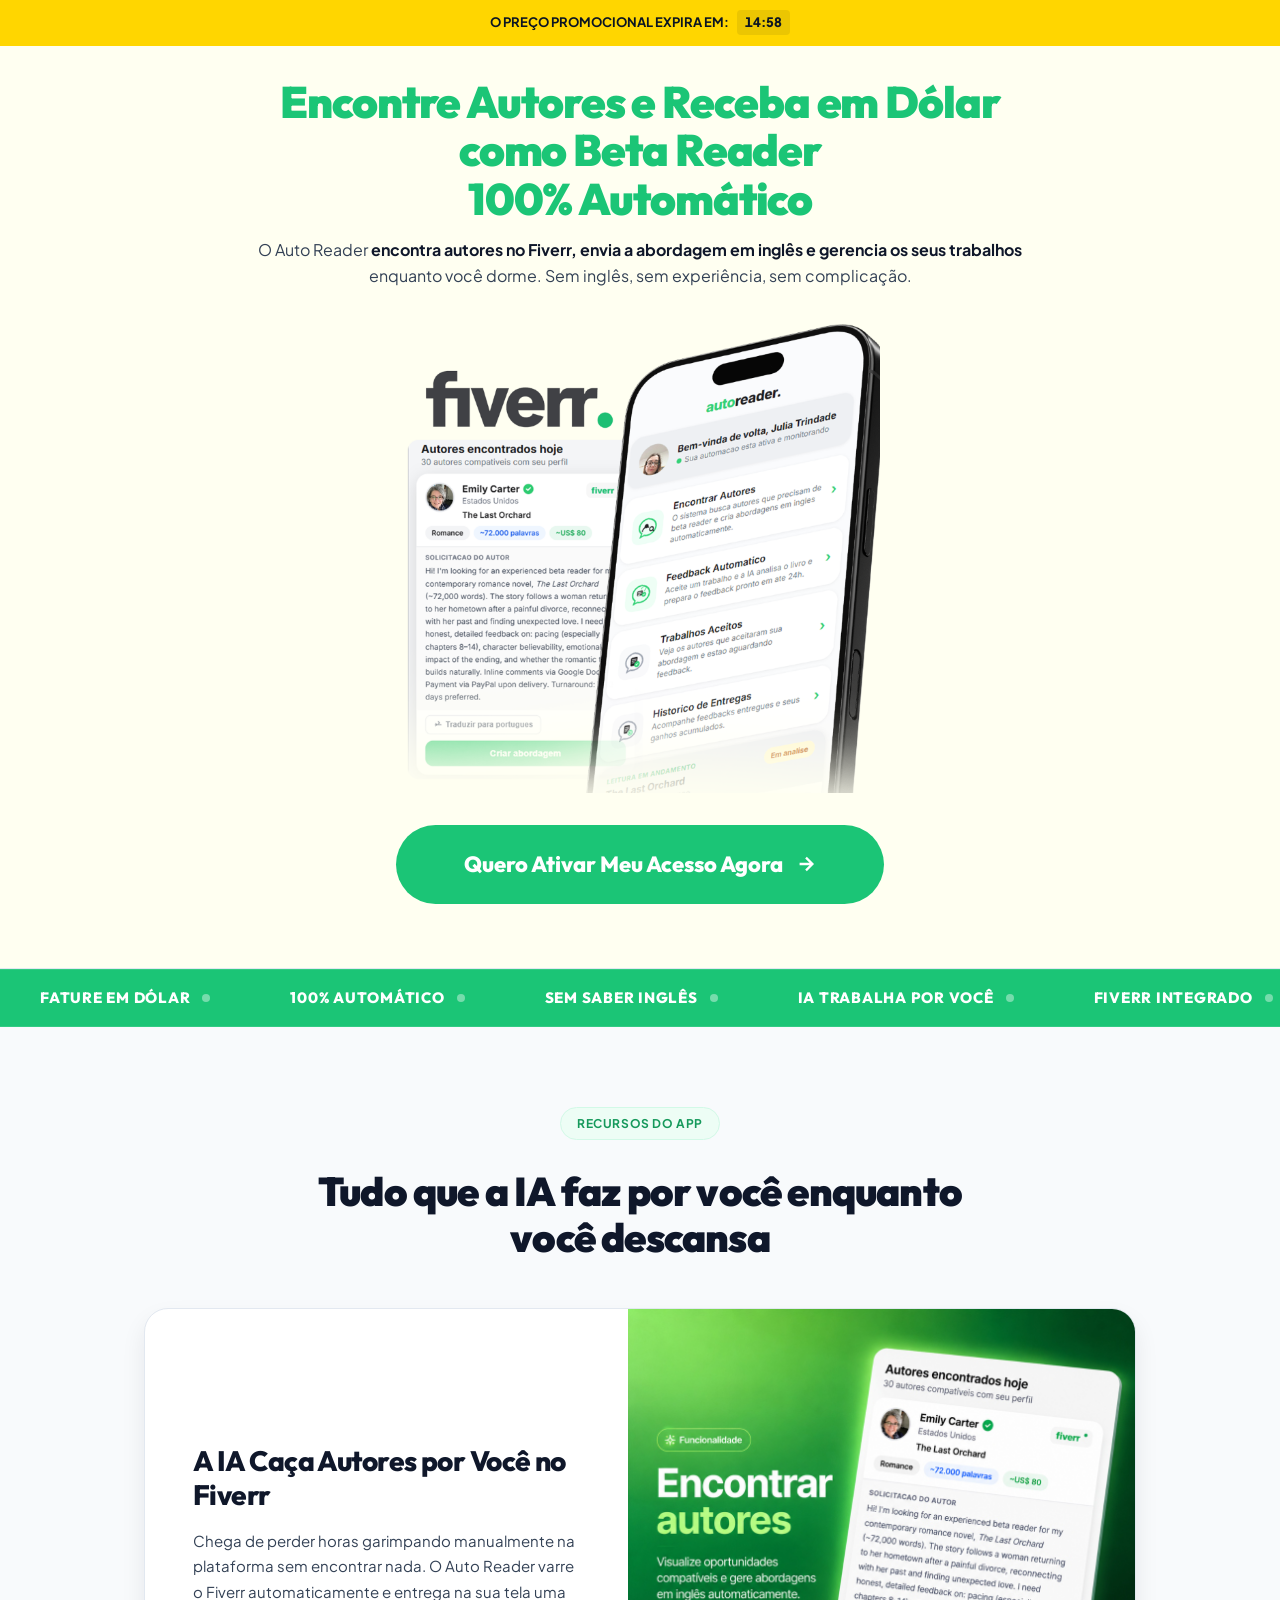
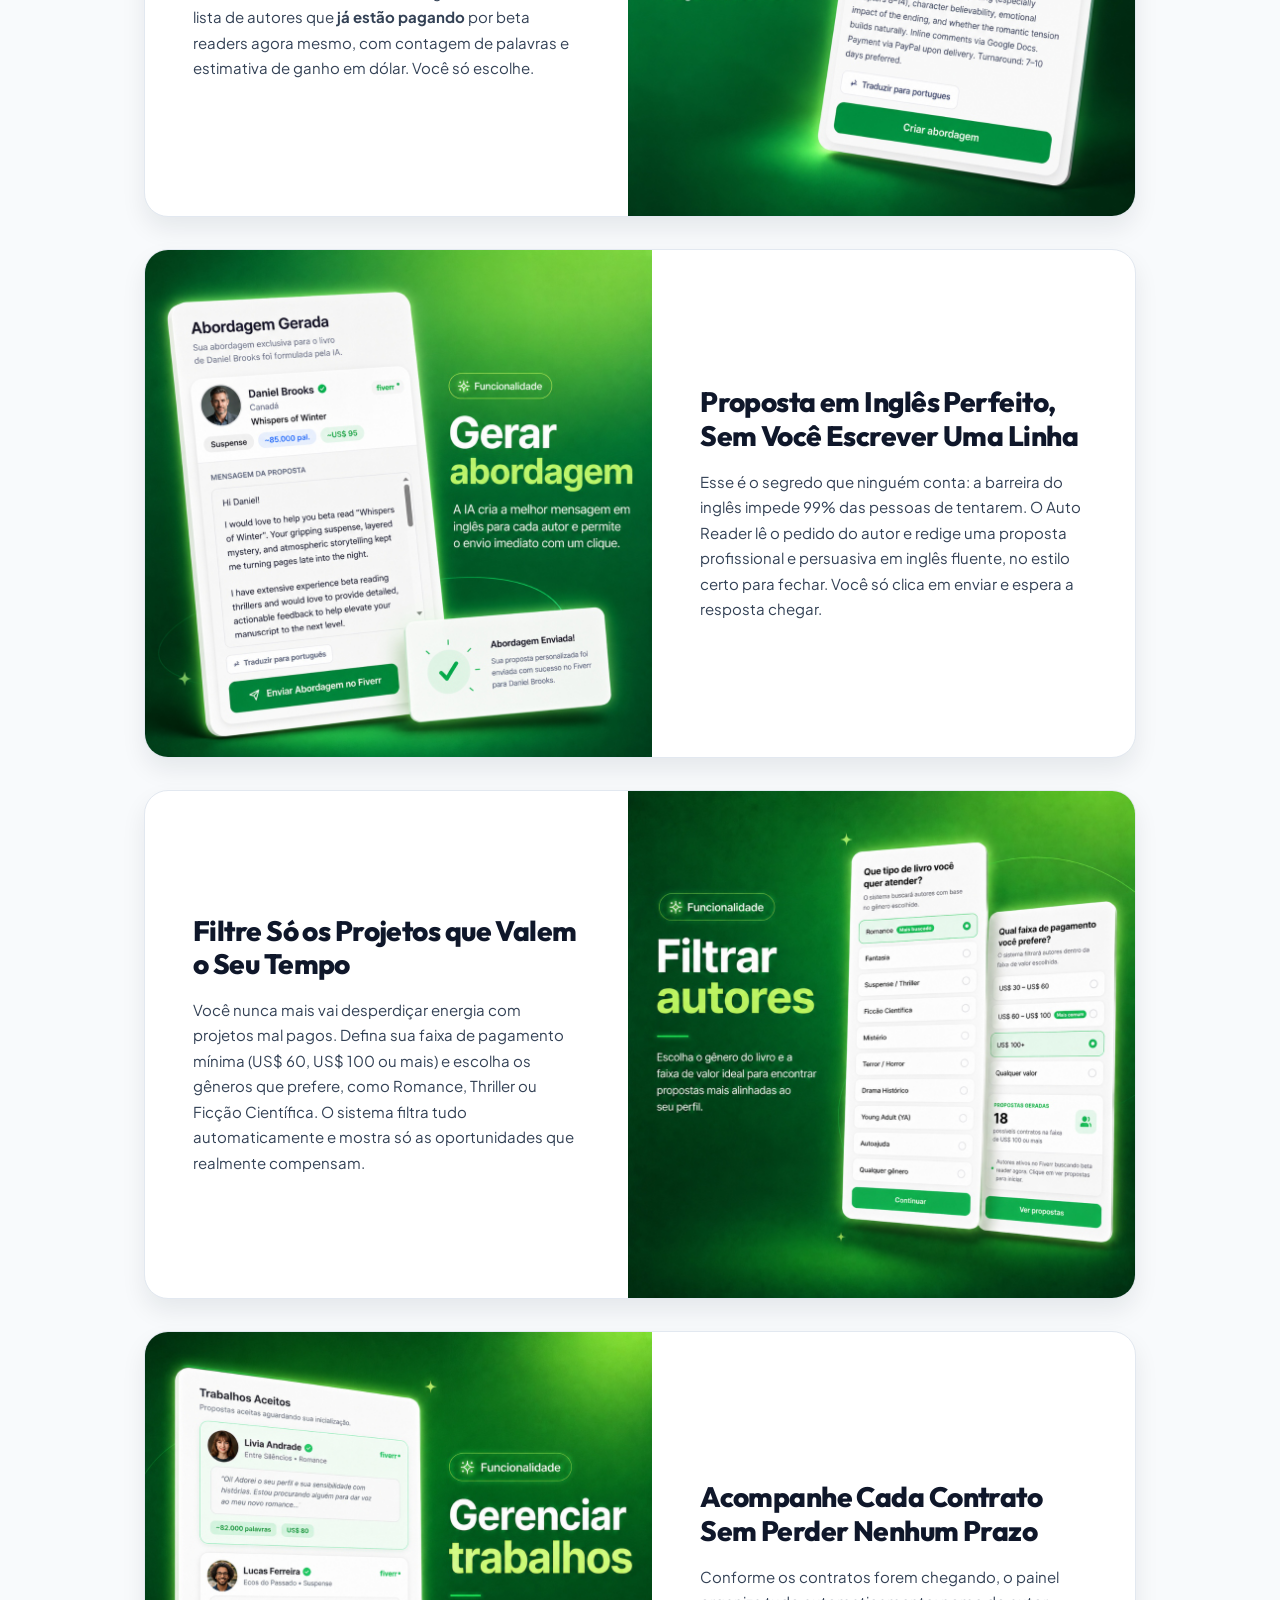
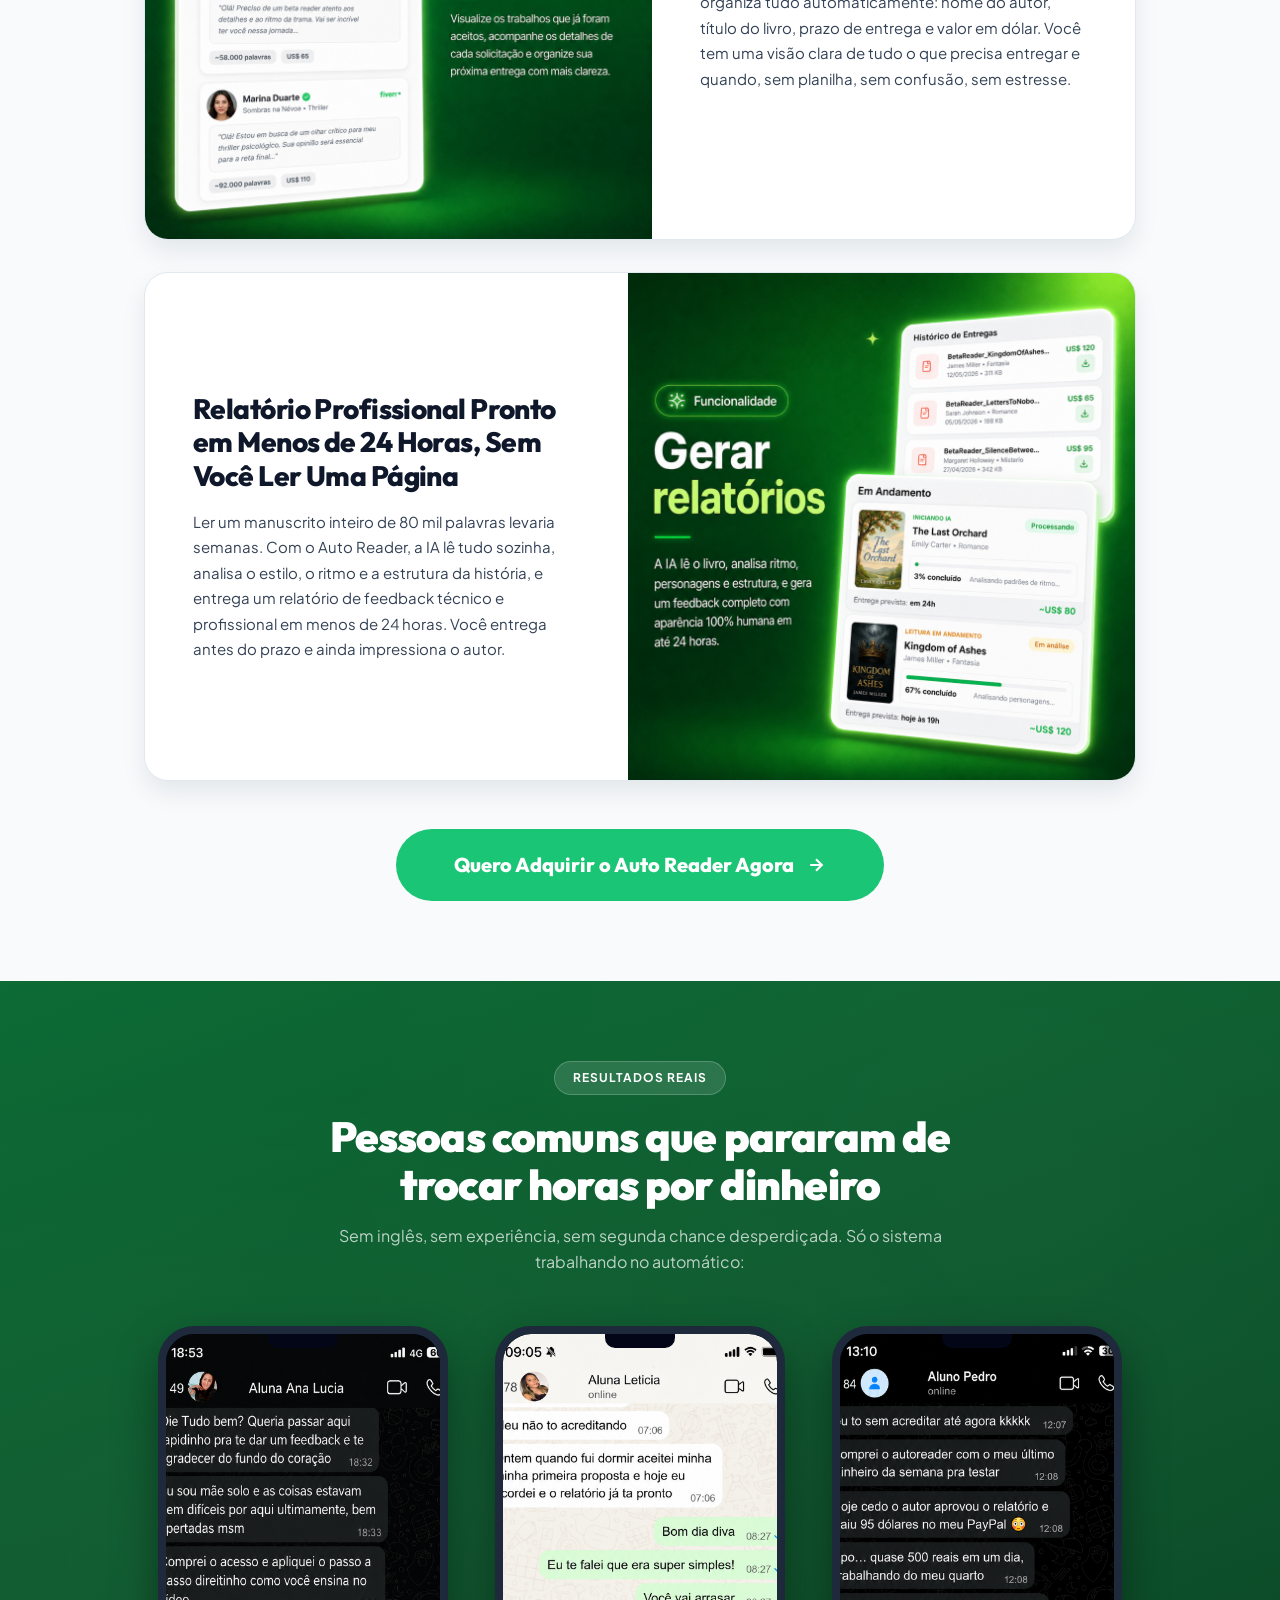
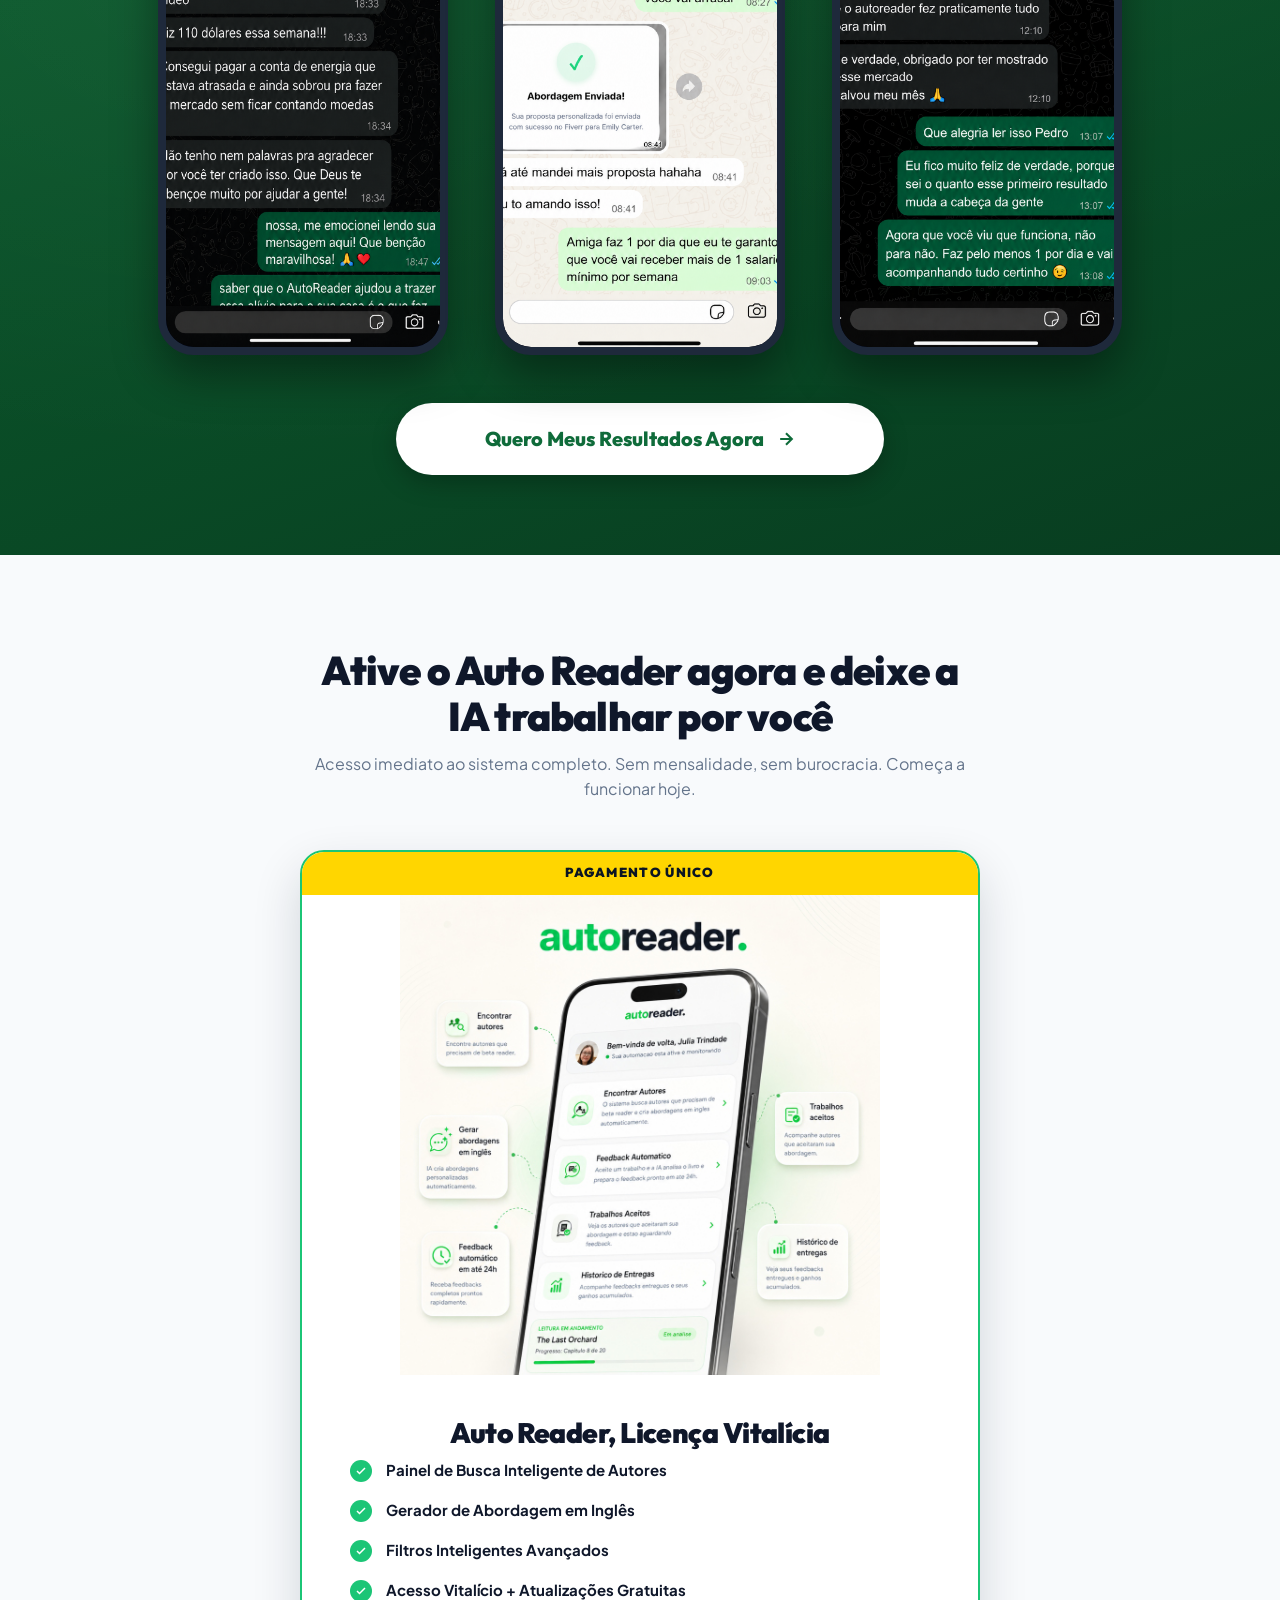
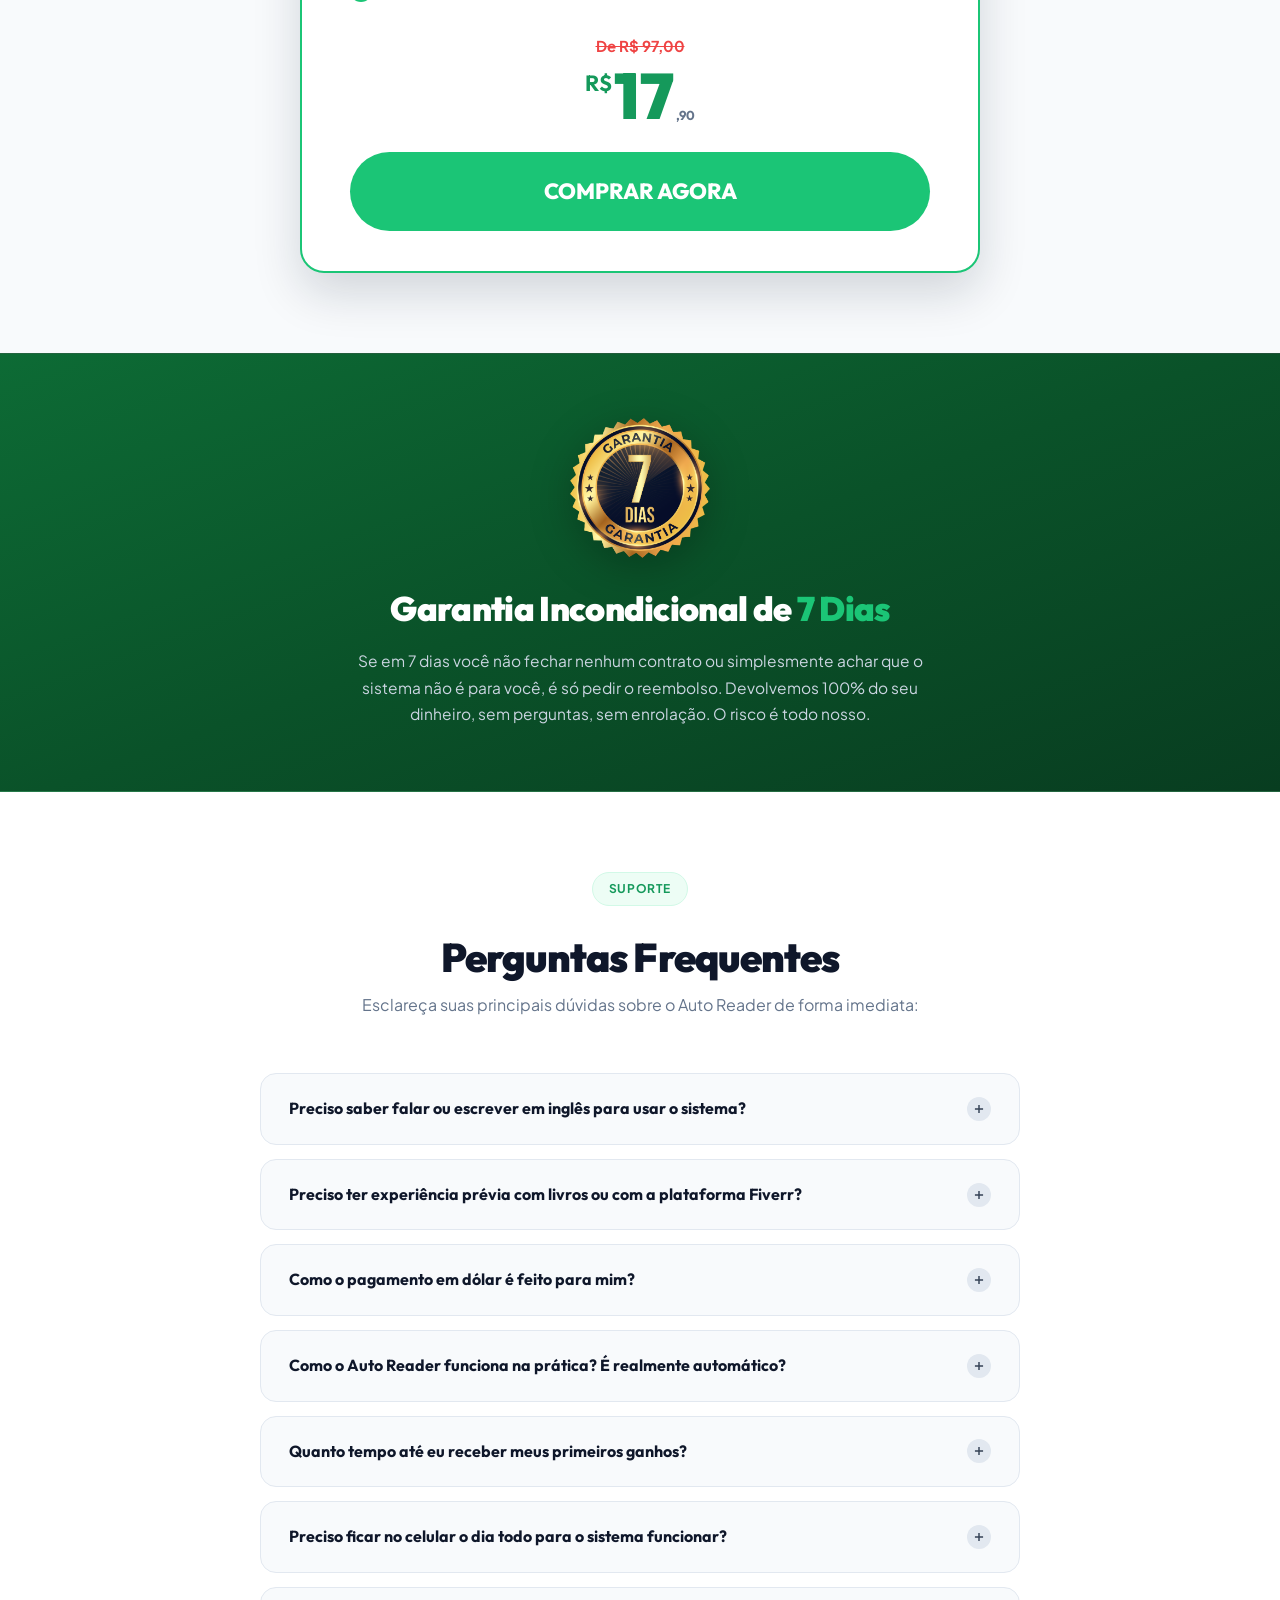
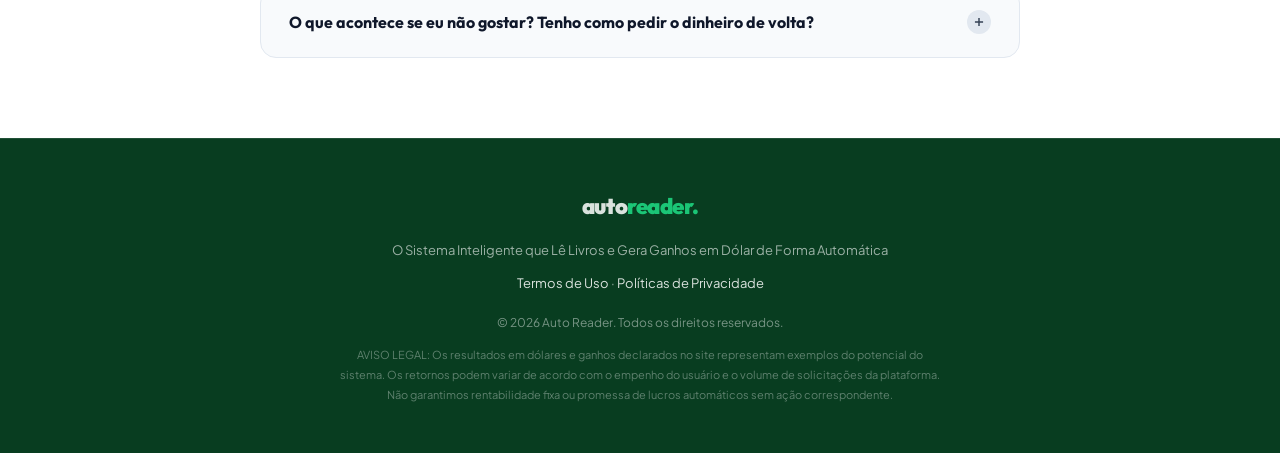
==== commit 83044295: "Update index.html" ====
--- a/index.html
+++ b/index.html
@@ -397,15 +397,9 @@
         }
 
         /* ============================================================
-           3. VSL (VIDEO SALES LETTER)
+           3. ESTILOS GERAIS DE SEÇÕES
         ============================================================ */
-        .vsl-section {
-            padding: 80px 0;
-            background: #ffffff;
-            text-align: center;
-        }
-        
-        .section-header {
+.section-header {
             max-width: 680px;
             margin: 0 auto 48px;
         }
@@ -423,88 +417,7 @@
             color: var(--slate-500);
             margin-top: 12px;
         }
-        
-        /* Player de Vídeo Estilizado e Interativo */
-        .vsl-player-wrapper {
-            max-width: 760px;
-            margin: 0 auto;
-            background: var(--dark);
-            border-radius: var(--r-lg);
-            overflow: hidden;
-            box-shadow: var(--shadow-lg);
-            border: 4px solid var(--slate-100);
-            aspect-ratio: 16/9;
-            cursor: pointer;
-            position: relative;
-            transition: var(--transition);
-        }
-        
-        .vsl-player-wrapper:hover {
-            transform: scale(1.01);
-            border-color: var(--primary-light);
-        }
-        
-        .vsl-placeholder {
-            position: absolute;
-            inset: 0;
-            background: linear-gradient(135deg, rgba(15, 23, 42, 0.9) 0%, rgba(2, 6, 23, 0.95) 100%), 
-                        url('montagem_resultado.jpg') center/cover no-repeat;
-            display: flex;
-            flex-direction: column;
-            align-items: center;
-            justify-content: center;
-            gap: 16px;
-            padding: 24px;
-        }
-        
-        @keyframes ring-pulse {
-            0% { box-shadow: 0 0 0 0 rgba(0, 177, 94, 0.4); }
-            70% { box-shadow: 0 0 0 20px rgba(0, 177, 94, 0); }
-            100% { box-shadow: 0 0 0 0 rgba(0, 177, 94, 0); }
-        }
-        
-        .vsl-play-btn {
-            width: 80px;
-            height: 80px;
-            background: var(--primary);
-            border-radius: 50%;
-            display: flex;
-            align-items: center;
-            justify-content: center;
-            animation: ring-pulse 2s infinite;
-            transition: var(--transition);
-            z-index: 2;
-        }
-        
-        .vsl-play-btn svg {
-            fill: #ffffff;
-            margin-left: 6px;
-        }
-        
-        .vsl-player-wrapper:hover .vsl-play-btn {
-            transform: scale(1.1);
-            background: var(--primary-dark);
-        }
-        
-        .vsl-label {
-            font-family: var(--font-title);
-            font-size: 15px;
-            font-weight: 700;
-            color: #ffffff;
-            z-index: 2;
-        }
-        
-        .vsl-caption {
-            margin-top: 18px;
-            font-size: 13px;
-            color: var(--slate-500);
-            display: flex;
-            align-items: center;
-            justify-content: center;
-            gap: 6px;
-        }
-
-        /* ============================================================
+/* ============================================================
            4. MARQUEE / FAIXA ANIMADA DE DESTAQUES
         ============================================================ */
         .marquee-section {
@@ -1646,40 +1559,7 @@
         </div>
     </section>
 
-
-    <!-- ============================================================
-         3. VSL (SEÇÃO DO VÍDEO EXPLICATIVO)
-    ============================================================ -->
-    <section class="vsl-section">
-        <div class="container">
-            <div class="section-header">
-                <span class="badge-premium">Como Funciona</span>
-                <h2 class="section-title">Veja em tempo real como o Auto Reader trabalha por você</h2>
-                <p class="section-subtitle">Enquanto a maioria perde horas procurando clientes no Fiverr sem resultado, nossos usuários recebem propostas aceitas no automático:</p>
-            </div>
-            
-            <div class="vsl-player-wrapper" id="vsl-player" onclick="handleVideoPlay()">
-                <div class="vsl-placeholder" id="vsl-thumb">
-                    <div class="vsl-play-btn">
-                        <svg width="26" height="26" viewBox="0 0 24 24"><path d="M8 5v14l11-7z"/></svg>
-                    </div>
-                    <span class="vsl-label">Clique para Assistir à Demonstração</span>
-                </div>
-            </div>
-            
-
-
-            <!-- CTA ABAIXO DO VSL -->
-            <div style="display: flex; flex-direction: column; align-items: center; gap: 12px; margin-top: 40px; padding: 0 16px; width: 100%; max-width: 520px; margin-left: auto; margin-right: auto;">
-                <a href="#oferta" class="btn-cta" style="font-size: clamp(17px, 2.5vw, 20px); padding: 20px 48px; width: 100%;">
-                    Quero Ativar Meu Acesso Agora
-                    <svg width="20" height="20" viewBox="0 0 24 24" fill="none" stroke="currentColor" stroke-width="2.5"><path d="M5 12h14M12 5l7 7-7 7"/></svg>
-                </a>
-            </div>
-        </div>
-    </section>
-
-    <!-- ============================================================
+<!-- ============================================================
          4. MARQUEE DESTAQUES (EFEITO VISUAL)
     ============================================================ -->
     <div class="marquee-section">
@@ -2117,38 +1997,6 @@
                 currentAnswer.style.maxHeight = currentAnswer.scrollHeight + "px";
             }
         }
-
-        /* 3. Simulação de Player de VSL Elegante */
-        function handleVideoPlay() {
-            const playerWrapper = document.getElementById('vsl-player');
-            const thumb = document.getElementById('vsl-thumb');
-            
-            if (!playerWrapper || !thumb) return;
-            
-            // Oculta a thumb com um efeito suave de fade
-            thumb.style.transition = 'opacity 0.4s ease';
-            thumb.style.opacity = '0';
-            
-            setTimeout(() => {
-                thumb.style.display = 'none';
-                
-                // Cria e insere o iframe do vídeo real de VSL
-                // Nota: Caso você possua um vídeo no YouTube ou Vimeo, basta alterar o ID do vídeo (V_ID_AQUI)
-                const iframe = document.createElement('iframe');
-                iframe.setAttribute('src', 'https://www.youtube.com/embed/y9eC0fB8b0o?autoplay=1&rel=0&showinfo=0');
-                iframe.setAttribute('frameborder', '0');
-                iframe.setAttribute('allow', 'autoplay; encrypted-media; picture-in-picture');
-                iframe.setAttribute('allowfullscreen', 'true');
-                iframe.style.position = 'absolute';
-                iframe.style.inset = '0';
-                iframe.style.width = '100%';
-                iframe.style.height = '100%';
-                iframe.style.border = '0';
-                
-                playerWrapper.appendChild(iframe);
-            }, 400);
-        }
-
         // Inicializações ao carregar a página
         window.addEventListener('DOMContentLoaded', () => {
             // Inicializa timer regressivo de 15 minutos (900 segundos)
